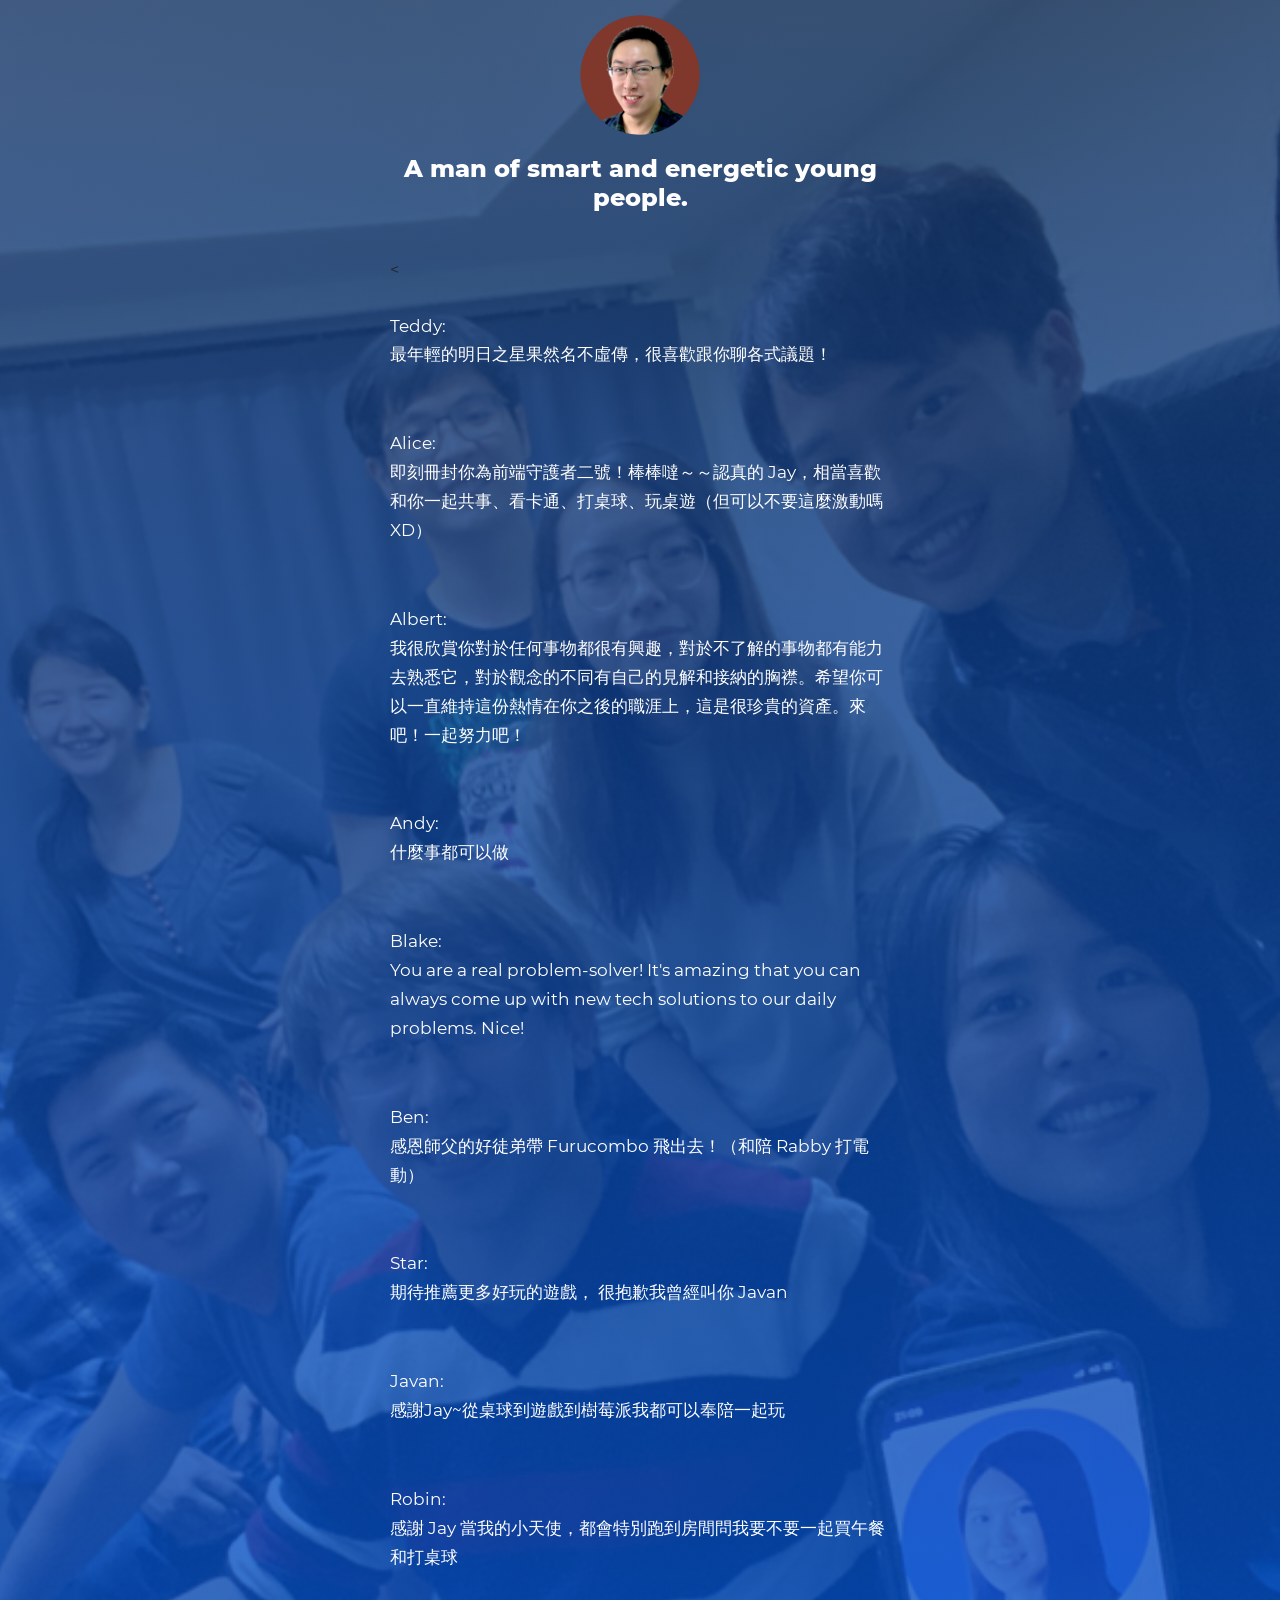
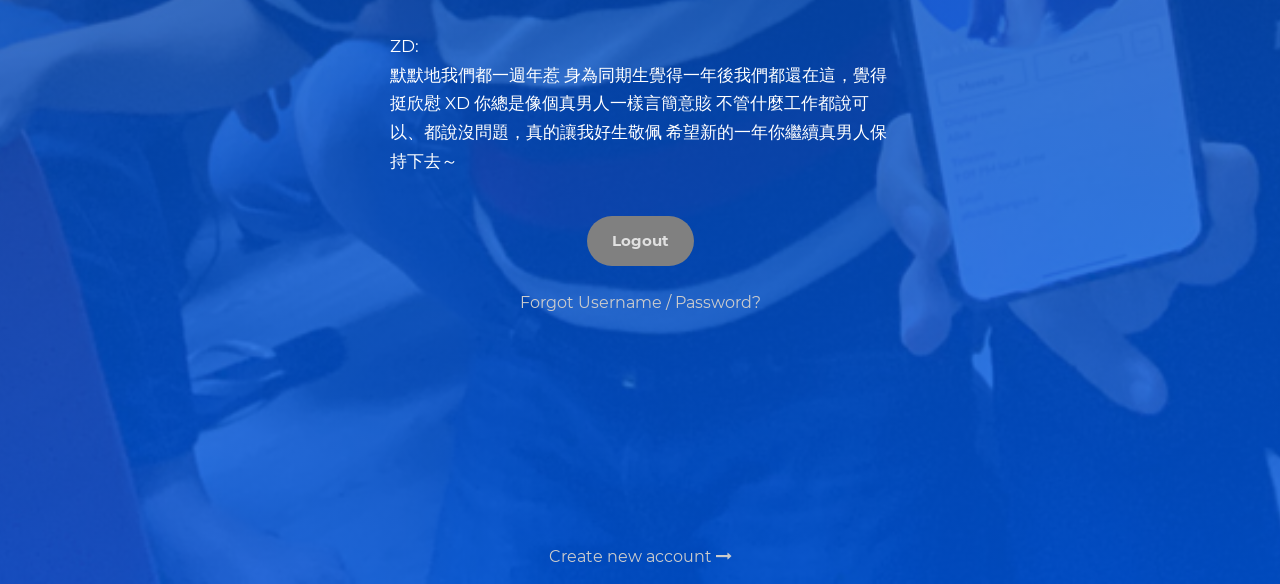
==== a_man_of_smart_and_energetic_young_people.html @ 8f5b3538 "add profile page" ====
<!DOCTYPE html>
<html lang="en">
<head>
	<title>Login DINNGO</title>
	<meta charset="UTF-8">
	<meta name="viewport" content="width=device-width, initial-scale=1">
<!--===============================================================================================-->
	<link rel="icon" type="image/png" href="images/icons/favicon.ico"/>
<!--===============================================================================================-->
	<link rel="stylesheet" type="text/css" href="vendor/bootstrap/css/bootstrap.min.css">
<!--===============================================================================================-->
	<link rel="stylesheet" type="text/css" href="fonts/font-awesome-4.7.0/css/font-awesome.min.css">
<!--===============================================================================================-->
	<link rel="stylesheet" type="text/css" href="fonts/Linearicons-Free-v1.0.0/icon-font.min.css">
<!--===============================================================================================-->
	<link rel="stylesheet" type="text/css" href="vendor/animate/animate.css">
<!--===============================================================================================-->
	<link rel="stylesheet" type="text/css" href="vendor/css-hamburgers/hamburgers.min.css">
<!--===============================================================================================-->
	<link rel="stylesheet" type="text/css" href="vendor/select2/select2.min.css">
<!--===============================================================================================-->
	<link rel="stylesheet" type="text/css" href="css/util.css">
	<link rel="stylesheet" type="text/css" href="css/main.css">
<!--===============================================================================================-->
</head>
<body style="background-color:#3D5374;">

	<div class="limiter">
		<div class="container-login100" style="background-image: url('images/img-01.jpg');">
			<div class="wrap-500">
				<form class="login100-form validate-logout-form">
					<div class="login100-form-avatar">
						<img src="images/Jay.png" alt="AVATAR">
					</div>

					<span class="login100-form-title p-t-20 p-b-45">
						A man of smart and energetic young people.
					</span>

					<div>
						<
						<p class="word">
							Teddy:<br>
							最年輕的明日之星果然名不虛傳，很喜歡跟你聊各式議題！
						</p>
					</div>


					<div>
						<p class="word">
							Alice:<br>
							即刻冊封你為前端守護者二號！棒棒噠～～認真的 Jay，相當喜歡和你一起共事、看卡通、打桌球、玩桌遊（但可以不要這麼激動嗎XD）
						</p>
					</div>


					<div>
						<p class="word">
							Albert:<br>
							我很欣賞你對於任何事物都很有興趣，對於不了解的事物都有能力去熟悉它，對於觀念的不同有自己的見解和接納的胸襟。希望你可以一直維持這份熱情在你之後的職涯上，這是很珍貴的資產。來吧！一起努力吧！
						</p>
					</div>



					<div>
						<p class="word">
							Andy:<br>
							什麼事都可以做
						</p>
					</div>


					<div>
						<p class="word">
							Blake:<br>
							You are a real problem-solver! It's amazing that you can always come up with new tech solutions to our daily problems. Nice!
						</p>
					</div>



					<div>
						<p class="word">
							Ben:<br>
							感恩師父的好徒弟帶 Furucombo 飛出去！（和陪 Rabby 打電動）
						</p>
					</div>


					<div>
						<p class="word">
							Star:<br>
							期待推薦更多好玩的遊戲， 很抱歉我曾經叫你 Javan
						</p>
					</div>


					<div>
						<p class="word">
							Javan:<br>
							感謝Jay~從桌球到遊戲到樹莓派我都可以奉陪一起玩
						</p>
					</div>

					<div>
						<p class="word">
							Robin:<br>
							感謝 Jay 當我的小天使，都會特別跑到房間問我要不要一起買午餐和打桌球
						</p>
					</div>


					<div>
						<p class="word">
							ZD:<br>
							默默地我們都一週年惹
身為同期生覺得一年後我們都還在這，覺得挺欣慰 XD
你總是像個真男人一樣言簡意賅
不管什麼工作都說可以、都說沒問題，真的讓我好生敬佩
希望新的一年你繼續真男人保持下去～
						</p>
					</div>






					<div class="container-login100-form-btn p-t-10">
						<button type="button" class="logout100-form-btn" onclick="location.href='/';">
							Logout
						</button>
					</div>

					<div class="text-center w-full p-t-25 p-b-230">
						<a href="#" class="txt1">
							Forgot Username / Password?
						</a>
					</div>

					<div class="text-center w-full">
						<a class="txt1" href="#">
							Create new account
							<i class="fa fa-long-arrow-right"></i>
						</a>
					</div>
				</form>
			</div>
		</div>
	</div>




<!--===============================================================================================-->
	<script src="vendor/jquery/jquery-3.2.1.min.js"></script>
<!--===============================================================================================-->
	<script src="vendor/bootstrap/js/popper.js"></script>
	<script src="vendor/bootstrap/js/bootstrap.min.js"></script>
<!--===============================================================================================-->
	<script src="vendor/select2/select2.min.js"></script>
<!--===============================================================================================-->
	<script src="js/main.js"></script>

</body>
</html>
---- fonts/Linearicons-Free-v1.0.0/icon-font.min.css ----
/*
Linearicons Free v1.0.0 - https://linearicons.com/free
By Perxis - https://perxis.com
(c) 2014-2015 Perxis.com
License: https://linearicons.com/free/license
*/
@font-face{font-family:Linearicons-Free;src:url(https://cdn.linearicons.com/free/1.0.0/Linearicons-Free.eot);src:url(https://cdn.linearicons.com/free/1.0.0/Linearicons-Free.eot?#iefix) format('embedded-opentype'),url(https://cdn.linearicons.com/free/1.0.0/Linearicons-Free.woff2) format('woff2'),url(https://cdn.linearicons.com/free/1.0.0/Linearicons-Free.ttf) format('truetype'),url(https://cdn.linearicons.com/free/1.0.0/Linearicons-Free.woff) format('woff'),url(https://cdn.linearicons.com/free/1.0.0/Linearicons-Free.svg#Linearicons-Free) format('svg');font-weight:400;font-style:normal}.lnr{font-family:Linearicons-Free;speak:none;font-style:normal;font-weight:400;font-variant:normal;text-transform:none;line-height:1;-webkit-font-smoothing:antialiased;-moz-osx-font-smoothing:grayscale}.lnr-home:before{content:"\e800"}.lnr-apartment:before{content:"\e801"}.lnr-pencil:before{content:"\e802"}.lnr-magic-wand:before{content:"\e803"}.lnr-drop:before{content:"\e804"}.lnr-lighter:before{content:"\e805"}.lnr-poop:before{content:"\e806"}.lnr-sun:before{content:"\e807"}.lnr-moon:before{content:"\e808"}.lnr-cloud:before{content:"\e809"}.lnr-cloud-upload:before{content:"\e80a"}.lnr-cloud-download:before{content:"\e80b"}.lnr-cloud-sync:before{content:"\e80c"}.lnr-cloud-check:before{content:"\e80d"}.lnr-database:before{content:"\e80e"}.lnr-lock:before{content:"\e80f"}.lnr-cog:before{content:"\e810"}.lnr-trash:before{content:"\e811"}.lnr-dice:before{content:"\e812"}.lnr-heart:before{content:"\e813"}.lnr-star:before{content:"\e814"}.lnr-star-half:before{content:"\e815"}.lnr-star-empty:before{content:"\e816"}.lnr-flag:before{content:"\e817"}.lnr-envelope:before{content:"\e818"}.lnr-paperclip:before{content:"\e819"}.lnr-inbox:before{content:"\e81a"}.lnr-eye:before{content:"\e81b"}.lnr-printer:before{content:"\e81c"}.lnr-file-empty:before{content:"\e81d"}.lnr-file-add:before{content:"\e81e"}.lnr-enter:before{content:"\e81f"}.lnr-exit:before{content:"\e820"}.lnr-graduation-hat:before{content:"\e821"}.lnr-license:before{content:"\e822"}.lnr-music-note:before{content:"\e823"}.lnr-film-play:before{content:"\e824"}.lnr-camera-video:before{content:"\e825"}.lnr-camera:before{content:"\e826"}.lnr-picture:before{content:"\e827"}.lnr-book:before{content:"\e828"}.lnr-bookmark:before{content:"\e829"}.lnr-user:before{content:"\e82a"}.lnr-users:before{content:"\e82b"}.lnr-shirt:before{content:"\e82c"}.lnr-store:before{content:"\e82d"}.lnr-cart:before{content:"\e82e"}.lnr-tag:before{content:"\e82f"}.lnr-phone-handset:before{content:"\e830"}.lnr-phone:before{content:"\e831"}.lnr-pushpin:before{content:"\e832"}.lnr-map-marker:before{content:"\e833"}.lnr-map:before{content:"\e834"}.lnr-location:before{content:"\e835"}.lnr-calendar-full:before{content:"\e836"}.lnr-keyboard:before{content:"\e837"}.lnr-spell-check:before{content:"\e838"}.lnr-screen:before{content:"\e839"}.lnr-smartphone:before{content:"\e83a"}.lnr-tablet:before{content:"\e83b"}.lnr-laptop:before{content:"\e83c"}.lnr-laptop-phone:before{content:"\e83d"}.lnr-power-switch:before{content:"\e83e"}.lnr-bubble:before{content:"\e83f"}.lnr-heart-pulse:before{content:"\e840"}.lnr-construction:before{content:"\e841"}.lnr-pie-chart:before{content:"\e842"}.lnr-chart-bars:before{content:"\e843"}.lnr-gift:before{content:"\e844"}.lnr-diamond:before{content:"\e845"}.lnr-linearicons:before{content:"\e846"}.lnr-dinner:before{content:"\e847"}.lnr-coffee-cup:before{content:"\e848"}.lnr-leaf:before{content:"\e849"}.lnr-paw:before{content:"\e84a"}.lnr-rocket:before{content:"\e84b"}.lnr-briefcase:before{content:"\e84c"}.lnr-bus:before{content:"\e84d"}.lnr-car:before{content:"\e84e"}.lnr-train:before{content:"\e84f"}.lnr-bicycle:before{content:"\e850"}.lnr-wheelchair:before{content:"\e851"}.lnr-select:before{content:"\e852"}.lnr-earth:before{content:"\e853"}.lnr-smile:before{content:"\e854"}.lnr-sad:before{content:"\e855"}.lnr-neutral:before{content:"\e856"}.lnr-mustache:before{content:"\e857"}.lnr-alarm:before{content:"\e858"}.lnr-bullhorn:before{content:"\e859"}.lnr-volume-high:before{content:"\e85a"}.lnr-volume-medium:before{content:"\e85b"}.lnr-volume-low:before{content:"\e85c"}.lnr-volume:before{content:"\e85d"}.lnr-mic:before{content:"\e85e"}.lnr-hourglass:before{content:"\e85f"}.lnr-undo:before{content:"\e860"}.lnr-redo:before{content:"\e861"}.lnr-sync:before{content:"\e862"}.lnr-history:before{content:"\e863"}.lnr-clock:before{content:"\e864"}.lnr-download:before{content:"\e865"}.lnr-upload:before{content:"\e866"}.lnr-enter-down:before{content:"\e867"}.lnr-exit-up:before{content:"\e868"}.lnr-bug:before{content:"\e869"}.lnr-code:before{content:"\e86a"}.lnr-link:before{content:"\e86b"}.lnr-unlink:before{content:"\e86c"}.lnr-thumbs-up:before{content:"\e86d"}.lnr-thumbs-down:before{content:"\e86e"}.lnr-magnifier:before{content:"\e86f"}.lnr-cross:before{content:"\e870"}.lnr-menu:before{content:"\e871"}.lnr-list:before{content:"\e872"}.lnr-chevron-up:before{content:"\e873"}.lnr-chevron-down:before{content:"\e874"}.lnr-chevron-left:before{content:"\e875"}.lnr-chevron-right:before{content:"\e876"}.lnr-arrow-up:before{content:"\e877"}.lnr-arrow-down:before{content:"\e878"}.lnr-arrow-left:before{content:"\e879"}.lnr-arrow-right:before{content:"\e87a"}.lnr-move:before{content:"\e87b"}.lnr-warning:before{content:"\e87c"}.lnr-question-circle:before{content:"\e87d"}.lnr-menu-circle:before{content:"\e87e"}.lnr-checkmark-circle:before{content:"\e87f"}.lnr-cross-circle:before{content:"\e880"}.lnr-plus-circle:before{content:"\e881"}.lnr-circle-minus:before{content:"\e882"}.lnr-arrow-up-circle:before{content:"\e883"}.lnr-arrow-down-circle:before{content:"\e884"}.lnr-arrow-left-circle:before{content:"\e885"}.lnr-arrow-right-circle:before{content:"\e886"}.lnr-chevron-up-circle:before{content:"\e887"}.lnr-chevron-down-circle:before{content:"\e888"}.lnr-chevron-left-circle:before{content:"\e889"}.lnr-chevron-right-circle:before{content:"\e88a"}.lnr-crop:before{content:"\e88b"}.lnr-frame-expand:before{content:"\e88c"}.lnr-frame-contract:before{content:"\e88d"}.lnr-layers:before{content:"\e88e"}.lnr-funnel:before{content:"\e88f"}.lnr-text-format:before{content:"\e890"}.lnr-text-format-remove:before{content:"\e891"}.lnr-text-size:before{content:"\e892"}.lnr-bold:before{content:"\e893"}.lnr-italic:before{content:"\e894"}.lnr-underline:before{content:"\e895"}.lnr-strikethrough:before{content:"\e896"}.lnr-highlight:before{content:"\e897"}.lnr-text-align-left:before{content:"\e898"}.lnr-text-align-center:before{content:"\e899"}.lnr-text-align-right:before{content:"\e89a"}.lnr-text-align-justify:before{content:"\e89b"}.lnr-line-spacing:before{content:"\e89c"}.lnr-indent-increase:before{content:"\e89d"}.lnr-indent-decrease:before{content:"\e89e"}.lnr-pilcrow:before{content:"\e89f"}.lnr-direction-ltr:before{content:"\e8a0"}.lnr-direction-rtl:before{content:"\e8a1"}.lnr-page-break:before{content:"\e8a2"}.lnr-sort-alpha-asc:before{content:"\e8a3"}.lnr-sort-amount-asc:before{content:"\e8a4"}.lnr-hand:before{content:"\e8a5"}.lnr-pointer-up:before{content:"\e8a6"}.lnr-pointer-right:before{content:"\e8a7"}.lnr-pointer-down:before{content:"\e8a8"}.lnr-pointer-left:before{content:"\e8a9"}
---- vendor/css-hamburgers/hamburgers.min.css ----
/*!
 * Hamburgers
 * @description Tasty CSS-animated hamburgers
 * @author Jonathan Suh @jonsuh
 * @site https://jonsuh.com/hamburgers
 * @link https://github.com/jonsuh/hamburgers
 */.hamburger{font:inherit;display:inline-block;overflow:visible;margin:0;padding:15px;cursor:pointer;transition-timing-function:linear;transition-duration:.15s;transition-property:opacity,filter;text-transform:none;color:inherit;border:0;background-color:transparent}.hamburger:hover{opacity:.7}.hamburger-box{position:relative;display:inline-block;width:40px;height:24px}.hamburger-inner{top:50%;display:block;margin-top:-2px}.hamburger-inner,.hamburger-inner:after,.hamburger-inner:before{position:absolute;width:40px;height:4px;transition-timing-function:ease;transition-duration:.15s;transition-property:transform;border-radius:4px;background-color:#000}.hamburger-inner:after,.hamburger-inner:before{display:block;content:''}.hamburger-inner:before{top:-10px}.hamburger-inner:after{bottom:-10px}.hamburger--3dx .hamburger-box{perspective:80px}.hamburger--3dx .hamburger-inner{transition:transform .2s cubic-bezier(.645,.045,.355,1),background-color 0s cubic-bezier(.645,.045,.355,1) .1s}.hamburger--3dx .hamburger-inner:after,.hamburger--3dx .hamburger-inner:before{transition:transform 0s cubic-bezier(.645,.045,.355,1) .1s}.hamburger--3dx.is-active .hamburger-inner{transform:rotateY(180deg);background-color:transparent}.hamburger--3dx.is-active .hamburger-inner:before{transform:translate3d(0,10px,0) rotate(45deg)}.hamburger--3dx.is-active .hamburger-inner:after{transform:translate3d(0,-10px,0) rotate(-45deg)}.hamburger--3dx-r .hamburger-box{perspective:80px}.hamburger--3dx-r .hamburger-inner{transition:transform .2s cubic-bezier(.645,.045,.355,1),background-color 0s cubic-bezier(.645,.045,.355,1) .1s}.hamburger--3dx-r .hamburger-inner:after,.hamburger--3dx-r .hamburger-inner:before{transition:transform 0s cubic-bezier(.645,.045,.355,1) .1s}.hamburger--3dx-r.is-active .hamburger-inner{transform:rotateY(-180deg);background-color:transparent}.hamburger--3dx-r.is-active .hamburger-inner:before{transform:translate3d(0,10px,0) rotate(45deg)}.hamburger--3dx-r.is-active .hamburger-inner:after{transform:translate3d(0,-10px,0) rotate(-45deg)}.hamburger--3dy .hamburger-box{perspective:80px}.hamburger--3dy .hamburger-inner{transition:transform .2s cubic-bezier(.645,.045,.355,1),background-color 0s cubic-bezier(.645,.045,.355,1) .1s}.hamburger--3dy .hamburger-inner:after,.hamburger--3dy .hamburger-inner:before{transition:transform 0s cubic-bezier(.645,.045,.355,1) .1s}.hamburger--3dy.is-active .hamburger-inner{transform:rotateX(-180deg);background-color:transparent}.hamburger--3dy.is-active .hamburger-inner:before{transform:translate3d(0,10px,0) rotate(45deg)}.hamburger--3dy.is-active .hamburger-inner:after{transform:translate3d(0,-10px,0) rotate(-45deg)}.hamburger--3dy-r .hamburger-box{perspective:80px}.hamburger--3dy-r .hamburger-inner{transition:transform .2s cubic-bezier(.645,.045,.355,1),background-color 0s cubic-bezier(.645,.045,.355,1) .1s}.hamburger--3dy-r .hamburger-inner:after,.hamburger--3dy-r .hamburger-inner:before{transition:transform 0s cubic-bezier(.645,.045,.355,1) .1s}.hamburger--3dy-r.is-active .hamburger-inner{transform:rotateX(180deg);background-color:transparent}.hamburger--3dy-r.is-active .hamburger-inner:before{transform:translate3d(0,10px,0) rotate(45deg)}.hamburger--3dy-r.is-active .hamburger-inner:after{transform:translate3d(0,-10px,0) rotate(-45deg)}.hamburger--arrow.is-active .hamburger-inner:before{transform:translate3d(-8px,0,0) rotate(-45deg) scaleX(.7)}.hamburger--arrow.is-active .hamburger-inner:after{transform:translate3d(-8px,0,0) rotate(45deg) scaleX(.7)}.hamburger--arrow-r.is-active .hamburger-inner:before{transform:translate3d(8px,0,0) rotate(45deg) scaleX(.7)}.hamburger--arrow-r.is-active .hamburger-inner:after{transform:translate3d(8px,0,0) rotate(-45deg) scaleX(.7)}.hamburger--arrowalt .hamburger-inner:before{transition:top .1s ease .15s,transform .15s cubic-bezier(.165,.84,.44,1)}.hamburger--arrowalt .hamburger-inner:after{transition:bottom .1s ease .15s,transform .15s cubic-bezier(.165,.84,.44,1)}.hamburger--arrowalt.is-active .hamburger-inner:before{top:0;transition:top .1s ease,transform .15s cubic-bezier(.895,.03,.685,.22) .1s;transform:translate3d(-8px,-10px,0) rotate(-45deg) scaleX(.7)}.hamburger--arrowalt.is-active .hamburger-inner:after{bottom:0;transition:bottom .1s ease,transform .15s cubic-bezier(.895,.03,.685,.22) .1s;transform:translate3d(-8px,10px,0) rotate(45deg) scaleX(.7)}.hamburger--arrowalt-r .hamburger-inner:before{transition:top .1s ease .15s,transform .15s cubic-bezier(.165,.84,.44,1)}.hamburger--arrowalt-r .hamburger-inner:after{transition:bottom .1s ease .15s,transform .15s cubic-bezier(.165,.84,.44,1)}.hamburger--arrowalt-r.is-active .hamburger-inner:before{top:0;transition:top .1s ease,transform .15s cubic-bezier(.895,.03,.685,.22) .1s;transform:translate3d(8px,-10px,0) rotate(45deg) scaleX(.7)}.hamburger--arrowalt-r.is-active .hamburger-inner:after{bottom:0;transition:bottom .1s ease,transform .15s cubic-bezier(.895,.03,.685,.22) .1s;transform:translate3d(8px,10px,0) rotate(-45deg) scaleX(.7)}.hamburger--boring .hamburger-inner,.hamburger--boring .hamburger-inner:after,.hamburger--boring .hamburger-inner:before{transition-property:none}.hamburger--boring.is-active .hamburger-inner{transform:rotate(45deg)}.hamburger--boring.is-active .hamburger-inner:before{top:0;opacity:0}.hamburger--boring.is-active .hamburger-inner:after{bottom:0;transform:rotate(-90deg)}.hamburger--collapse .hamburger-inner{top:auto;bottom:0;transition-delay:.15s;transition-timing-function:cubic-bezier(.55,.055,.675,.19);transition-duration:.15s}.hamburger--collapse .hamburger-inner:after{top:-20px;transition:top .3s cubic-bezier(.33333,.66667,.66667,1) .3s,opacity .1s linear}.hamburger--collapse .hamburger-inner:before{transition:top .12s cubic-bezier(.33333,.66667,.66667,1) .3s,transform .15s cubic-bezier(.55,.055,.675,.19)}.hamburger--collapse.is-active .hamburger-inner{transition-delay:.32s;transition-timing-function:cubic-bezier(.215,.61,.355,1);transform:translate3d(0,-10px,0) rotate(-45deg)}.hamburger--collapse.is-active .hamburger-inner:after{top:0;transition:top .3s cubic-bezier(.33333,0,.66667,.33333),opacity .1s linear .27s;opacity:0}.hamburger--collapse.is-active .hamburger-inner:before{top:0;transition:top .12s cubic-bezier(.33333,0,.66667,.33333) .18s,transform .15s cubic-bezier(.215,.61,.355,1) .42s;transform:rotate(-90deg)}.hamburger--collapse-r .hamburger-inner{top:auto;bottom:0;transition-delay:.15s;transition-timing-function:cubic-bezier(.55,.055,.675,.19);transition-duration:.15s}.hamburger--collapse-r .hamburger-inner:after{top:-20px;transition:top .3s cubic-bezier(.33333,.66667,.66667,1) .3s,opacity .1s linear}.hamburger--collapse-r .hamburger-inner:before{transition:top .12s cubic-bezier(.33333,.66667,.66667,1) .3s,transform .15s cubic-bezier(.55,.055,.675,.19)}.hamburger--collapse-r.is-active .hamburger-inner{transition-delay:.32s;transition-timing-function:cubic-bezier(.215,.61,.355,1);transform:translate3d(0,-10px,0) rotate(45deg)}.hamburger--collapse-r.is-active .hamburger-inner:after{top:0;transition:top .3s cubic-bezier(.33333,0,.66667,.33333),opacity .1s linear .27s;opacity:0}.hamburger--collapse-r.is-active .hamburger-inner:before{top:0;transition:top .12s cubic-bezier(.33333,0,.66667,.33333) .18s,transform .15s cubic-bezier(.215,.61,.355,1) .42s;transform:rotate(90deg)}.hamburger--elastic .hamburger-inner{top:2px;transition-timing-function:cubic-bezier(.68,-.55,.265,1.55);transition-duration:.4s}.hamburger--elastic .hamburger-inner:before{top:10px;transition:opacity .15s ease .4s}.hamburger--elastic .hamburger-inner:after{top:20px;transition:transform .4s cubic-bezier(.68,-.55,.265,1.55)}.hamburger--elastic.is-active .hamburger-inner{transition-delay:.1s;transform:translate3d(0,10px,0) rotate(135deg)}.hamburger--elastic.is-active .hamburger-inner:before{transition-delay:0s;opacity:0}.hamburger--elastic.is-active .hamburger-inner:after{transition-delay:.1s;transform:translate3d(0,-20px,0) rotate(-270deg)}.hamburger--elastic-r .hamburger-inner{top:2px;transition-timing-function:cubic-bezier(.68,-.55,.265,1.55);transition-duration:.4s}.hamburger--elastic-r .hamburger-inner:before{top:10px;transition:opacity .15s ease .4s}.hamburger--elastic-r .hamburger-inner:after{top:20px;transition:transform .4s cubic-bezier(.68,-.55,.265,1.55)}.hamburger--elastic-r.is-active .hamburger-inner{transition-delay:.1s;transform:translate3d(0,10px,0) rotate(-135deg)}.hamburger--elastic-r.is-active .hamburger-inner:before{transition-delay:0s;opacity:0}.hamburger--elastic-r.is-active .hamburger-inner:after{transition-delay:.1s;transform:translate3d(0,-20px,0) rotate(270deg)}.hamburger--emphatic{overflow:hidden}.hamburger--emphatic .hamburger-inner{transition:background-color .2s ease-in .25s}.hamburger--emphatic .hamburger-inner:before{left:0;transition:transform .2s cubic-bezier(.6,.04,.98,.335),top .05s linear .2s,left .2s ease-in .25s}.hamburger--emphatic .hamburger-inner:after{top:10px;right:0;transition:transform .2s cubic-bezier(.6,.04,.98,.335),top .05s linear .2s,right .2s ease-in .25s}.hamburger--emphatic.is-active .hamburger-inner{transition-delay:0s;transition-timing-function:ease-out;background-color:transparent}.hamburger--emphatic.is-active .hamburger-inner:before{top:-80px;left:-80px;transition:left .2s ease-out,top .05s linear .2s,transform .2s cubic-bezier(.075,.82,.165,1) .25s;transform:translate3d(80px,80px,0) rotate(45deg)}.hamburger--emphatic.is-active .hamburger-inner:after{top:-80px;right:-80px;transition:right .2s ease-out,top .05s linear .2s,transform .2s cubic-bezier(.075,.82,.165,1) .25s;transform:translate3d(-80px,80px,0) rotate(-45deg)}.hamburger--emphatic-r{overflow:hidden}.hamburger--emphatic-r .hamburger-inner{transition:background-color .2s ease-in .25s}.hamburger--emphatic-r .hamburger-inner:before{left:0;transition:transform .2s cubic-bezier(.6,.04,.98,.335),top .05s linear .2s,left .2s ease-in .25s}.hamburger--emphatic-r .hamburger-inner:after{top:10px;right:0;transition:transform .2s cubic-bezier(.6,.04,.98,.335),top .05s linear .2s,right .2s ease-in .25s}.hamburger--emphatic-r.is-active .hamburger-inner{transition-delay:0s;transition-timing-function:ease-out;background-color:transparent}.hamburger--emphatic-r.is-active .hamburger-inner:before{top:80px;left:-80px;transition:left .2s ease-out,top .05s linear .2s,transform .2s cubic-bezier(.075,.82,.165,1) .25s;transform:translate3d(80px,-80px,0) rotate(-45deg)}.hamburger--emphatic-r.is-active .hamburger-inner:after{top:80px;right:-80px;transition:right .2s ease-out,top .05s linear .2s,transform .2s cubic-bezier(.075,.82,.165,1) .25s;transform:translate3d(-80px,-80px,0) rotate(45deg)}.hamburger--slider .hamburger-inner{top:2px}.hamburger--slider .hamburger-inner:before{top:10px;transition-timing-function:ease;transition-duration:.2s;transition-property:transform,opacity}.hamburger--slider .hamburger-inner:after{top:20px}.hamburger--slider.is-active .hamburger-inner{transform:translate3d(0,10px,0) rotate(45deg)}.hamburger--slider.is-active .hamburger-inner:before{transform:rotate(-45deg) translate3d(-5.71429px,-6px,0);opacity:0}.hamburger--slider.is-active .hamburger-inner:after{transform:translate3d(0,-20px,0) rotate(-90deg)}.hamburger--slider-r .hamburger-inner{top:2px}.hamburger--slider-r .hamburger-inner:before{top:10px;transition-timing-function:ease;transition-duration:.2s;transition-property:transform,opacity}.hamburger--slider-r .hamburger-inner:after{top:20px}.hamburger--slider-r.is-active .hamburger-inner{transform:translate3d(0,10px,0) rotate(-45deg)}.hamburger--slider-r.is-active .hamburger-inner:before{transform:rotate(45deg) translate3d(5.71429px,-6px,0);opacity:0}.hamburger--slider-r.is-active .hamburger-inner:after{transform:translate3d(0,-20px,0) rotate(90deg)}.hamburger--spring .hamburger-inner{top:2px;transition:background-color 0s linear .15s}.hamburger--spring .hamburger-inner:before{top:10px;transition:top .12s cubic-bezier(.33333,.66667,.66667,1) .3s,transform .15s cubic-bezier(.55,.055,.675,.19)}.hamburger--spring .hamburger-inner:after{top:20px;transition:top .3s cubic-bezier(.33333,.66667,.66667,1) .3s,transform .15s cubic-bezier(.55,.055,.675,.19)}.hamburger--spring.is-active .hamburger-inner{transition-delay:.32s;background-color:transparent}.hamburger--spring.is-active .hamburger-inner:before{top:0;transition:top .12s cubic-bezier(.33333,0,.66667,.33333) .18s,transform .15s cubic-bezier(.215,.61,.355,1) .32s;transform:translate3d(0,10px,0) rotate(45deg)}.hamburger--spring.is-active .hamburger-inner:after{top:0;transition:top .3s cubic-bezier(.33333,0,.66667,.33333),transform .15s cubic-bezier(.215,.61,.355,1) .32s;transform:translate3d(0,10px,0) rotate(-45deg)}.hamburger--spring-r .hamburger-inner{top:auto;bottom:0;transition-delay:0s;transition-timing-function:cubic-bezier(.55,.055,.675,.19);transition-duration:.15s}.hamburger--spring-r .hamburger-inner:after{top:-20px;transition:top .3s cubic-bezier(.33333,.66667,.66667,1) .3s,opacity 0s linear}.hamburger--spring-r .hamburger-inner:before{transition:top .12s cubic-bezier(.33333,.66667,.66667,1) .3s,transform .15s cubic-bezier(.55,.055,.675,.19)}.hamburger--spring-r.is-active .hamburger-inner{transition-delay:.32s;transition-timing-function:cubic-bezier(.215,.61,.355,1);transform:translate3d(0,-10px,0) rotate(-45deg)}.hamburger--spring-r.is-active .hamburger-inner:after{top:0;transition:top .3s cubic-bezier(.33333,0,.66667,.33333),opacity 0s linear .32s;opacity:0}.hamburger--spring-r.is-active .hamburger-inner:before{top:0;transition:top .12s cubic-bezier(.33333,0,.66667,.33333) .18s,transform .15s cubic-bezier(.215,.61,.355,1) .32s;transform:rotate(90deg)}.hamburger--stand .hamburger-inner{transition:transform .1s cubic-bezier(.55,.055,.675,.19) .22s,background-color 0s linear .1s}.hamburger--stand .hamburger-inner:before{transition:top .1s ease-in .1s,transform .1s cubic-bezier(.55,.055,.675,.19) 0s}.hamburger--stand .hamburger-inner:after{transition:bottom .1s ease-in .1s,transform .1s cubic-bezier(.55,.055,.675,.19) 0s}.hamburger--stand.is-active .hamburger-inner{transition:transform .1s cubic-bezier(.215,.61,.355,1) 0s,background-color 0s linear .22s;transform:rotate(90deg);background-color:transparent}.hamburger--stand.is-active .hamburger-inner:before{top:0;transition:top .1s ease-out .12s,transform .1s cubic-bezier(.215,.61,.355,1) .22s;transform:rotate(-45deg)}.hamburger--stand.is-active .hamburger-inner:after{bottom:0;transition:bottom .1s ease-out .12s,transform .1s cubic-bezier(.215,.61,.355,1) .22s;transform:rotate(45deg)}.hamburger--stand-r .hamburger-inner{transition:transform .1s cubic-bezier(.55,.055,.675,.19) .22s,background-color 0s linear .1s}.hamburger--stand-r .hamburger-inner:before{transition:top .1s ease-in .1s,transform .1s cubic-bezier(.55,.055,.675,.19) 0s}.hamburger--stand-r .hamburger-inner:after{transition:bottom .1s ease-in .1s,transform .1s cubic-bezier(.55,.055,.675,.19) 0s}.hamburger--stand-r.is-active .hamburger-inner{transition:transform .1s cubic-bezier(.215,.61,.355,1) 0s,background-color 0s linear .22s;transform:rotate(-90deg);background-color:transparent}.hamburger--stand-r.is-active .hamburger-inner:before{top:0;transition:top .1s ease-out .12s,transform .1s cubic-bezier(.215,.61,.355,1) .22s;transform:rotate(-45deg)}.hamburger--stand-r.is-active .hamburger-inner:after{bottom:0;transition:bottom .1s ease-out .12s,transform .1s cubic-bezier(.215,.61,.355,1) .22s;transform:rotate(45deg)}.hamburger--spin .hamburger-inner{transition-timing-function:cubic-bezier(.55,.055,.675,.19);transition-duration:.3s}.hamburger--spin .hamburger-inner:before{transition:top .1s ease-in .34s,opacity .1s ease-in}.hamburger--spin .hamburger-inner:after{transition:bottom .1s ease-in .34s,transform .3s cubic-bezier(.55,.055,.675,.19)}.hamburger--spin.is-active .hamburger-inner{transition-delay:.14s;transition-timing-function:cubic-bezier(.215,.61,.355,1);transform:rotate(225deg)}.hamburger--spin.is-active .hamburger-inner:before{top:0;transition:top .1s ease-out,opacity .1s ease-out .14s;opacity:0}.hamburger--spin.is-active .hamburger-inner:after{bottom:0;transition:bottom .1s ease-out,transform .3s cubic-bezier(.215,.61,.355,1) .14s;transform:rotate(-90deg)}.hamburger--spin-r .hamburger-inner{transition-timing-function:cubic-bezier(.55,.055,.675,.19);transition-duration:.3s}.hamburger--spin-r .hamburger-inner:before{transition:top .1s ease-in .34s,opacity .1s ease-in}.hamburger--spin-r .hamburger-inner:after{transition:bottom .1s ease-in .34s,transform .3s cubic-bezier(.55,.055,.675,.19)}.hamburger--spin-r.is-active .hamburger-inner{transition-delay:.14s;transition-timing-function:cubic-bezier(.215,.61,.355,1);transform:rotate(-225deg)}.hamburger--spin-r.is-active .hamburger-inner:before{top:0;transition:top .1s ease-out,opacity .1s ease-out .14s;opacity:0}.hamburger--spin-r.is-active .hamburger-inner:after{bottom:0;transition:bottom .1s ease-out,transform .3s cubic-bezier(.215,.61,.355,1) .14s;transform:rotate(90deg)}.hamburger--squeeze .hamburger-inner{transition-timing-function:cubic-bezier(.55,.055,.675,.19);transition-duration:.1s}.hamburger--squeeze .hamburger-inner:before{transition:top .1s ease .14s,opacity .1s ease}.hamburger--squeeze .hamburger-inner:after{transition:bottom .1s ease .14s,transform .1s cubic-bezier(.55,.055,.675,.19)}.hamburger--squeeze.is-active .hamburger-inner{transition-delay:.14s;transition-timing-function:cubic-bezier(.215,.61,.355,1);transform:rotate(45deg)}.hamburger--squeeze.is-active .hamburger-inner:before{top:0;transition:top .1s ease,opacity .1s ease .14s;opacity:0}.hamburger--squeeze.is-active .hamburger-inner:after{bottom:0;transition:bottom .1s ease,transform .1s cubic-bezier(.215,.61,.355,1) .14s;transform:rotate(-90deg)}.hamburger--vortex .hamburger-inner{transition-timing-function:cubic-bezier(.19,1,.22,1);transition-duration:.3s}.hamburger--vortex .hamburger-inner:after,.hamburger--vortex .hamburger-inner:before{transition-delay:.1s;transition-timing-function:linear;transition-duration:0s}.hamburger--vortex .hamburger-inner:before{transition-property:top,opacity}.hamburger--vortex .hamburger-inner:after{transition-property:bottom,transform}.hamburger--vortex.is-active .hamburger-inner{transition-timing-function:cubic-bezier(.19,1,.22,1);transform:rotate(765deg)}.hamburger--vortex.is-active .hamburger-inner:after,.hamburger--vortex.is-active .hamburger-inner:before{transition-delay:0s}.hamburger--vortex.is-active .hamburger-inner:before{top:0;opacity:0}.hamburger--vortex.is-active .hamburger-inner:after{bottom:0;transform:rotate(90deg)}.hamburger--vortex-r .hamburger-inner{transition-timing-function:cubic-bezier(.19,1,.22,1);transition-duration:.3s}.hamburger--vortex-r .hamburger-inner:after,.hamburger--vortex-r .hamburger-inner:before{transition-delay:.1s;transition-timing-function:linear;transition-duration:0s}.hamburger--vortex-r .hamburger-inner:before{transition-property:top,opacity}.hamburger--vortex-r .hamburger-inner:after{transition-property:bottom,transform}.hamburger--vortex-r.is-active .hamburger-inner{transition-timing-function:cubic-bezier(.19,1,.22,1);transform:rotate(-765deg)}.hamburger--vortex-r.is-active .hamburger-inner:after,.hamburger--vortex-r.is-active .hamburger-inner:before{transition-delay:0s}.hamburger--vortex-r.is-active .hamburger-inner:before{top:0;opacity:0}.hamburger--vortex-r.is-active .hamburger-inner:after{bottom:0;transform:rotate(-90deg)}
---- css/util.css ----
/*[ FONT SIZE ]
///////////////////////////////////////////////////////////
*/
.fs-1 {font-size: 1px;}
.fs-2 {font-size: 2px;}
.fs-3 {font-size: 3px;}
.fs-4 {font-size: 4px;}
.fs-5 {font-size: 5px;}
.fs-6 {font-size: 6px;}
.fs-7 {font-size: 7px;}
.fs-8 {font-size: 8px;}
.fs-9 {font-size: 9px;}
.fs-10 {font-size: 10px;}
.fs-11 {font-size: 11px;}
.fs-12 {font-size: 12px;}
.fs-13 {font-size: 13px;}
.fs-14 {font-size: 14px;}
.fs-15 {font-size: 15px;}
.fs-16 {font-size: 16px;}
.fs-17 {font-size: 17px;}
.fs-18 {font-size: 18px;}
.fs-19 {font-size: 19px;}
.fs-20 {font-size: 20px;}
.fs-21 {font-size: 21px;}
.fs-22 {font-size: 22px;}
.fs-23 {font-size: 23px;}
.fs-24 {font-size: 24px;}
.fs-25 {font-size: 25px;}
.fs-26 {font-size: 26px;}
.fs-27 {font-size: 27px;}
.fs-28 {font-size: 28px;}
.fs-29 {font-size: 29px;}
.fs-30 {font-size: 30px;}
.fs-31 {font-size: 31px;}
.fs-32 {font-size: 32px;}
.fs-33 {font-size: 33px;}
.fs-34 {font-size: 34px;}
.fs-35 {font-size: 35px;}
.fs-36 {font-size: 36px;}
.fs-37 {font-size: 37px;}
.fs-38 {font-size: 38px;}
.fs-39 {font-size: 39px;}
.fs-40 {font-size: 40px;}
.fs-41 {font-size: 41px;}
.fs-42 {font-size: 42px;}
.fs-43 {font-size: 43px;}
.fs-44 {font-size: 44px;}
.fs-45 {font-size: 45px;}
.fs-46 {font-size: 46px;}
.fs-47 {font-size: 47px;}
.fs-48 {font-size: 48px;}
.fs-49 {font-size: 49px;}
.fs-50 {font-size: 50px;}
.fs-51 {font-size: 51px;}
.fs-52 {font-size: 52px;}
.fs-53 {font-size: 53px;}
.fs-54 {font-size: 54px;}
.fs-55 {font-size: 55px;}
.fs-56 {font-size: 56px;}
.fs-57 {font-size: 57px;}
.fs-58 {font-size: 58px;}
.fs-59 {font-size: 59px;}
.fs-60 {font-size: 60px;}
.fs-61 {font-size: 61px;}
.fs-62 {font-size: 62px;}
.fs-63 {font-size: 63px;}
.fs-64 {font-size: 64px;}
.fs-65 {font-size: 65px;}
.fs-66 {font-size: 66px;}
.fs-67 {font-size: 67px;}
.fs-68 {font-size: 68px;}
.fs-69 {font-size: 69px;}
.fs-70 {font-size: 70px;}
.fs-71 {font-size: 71px;}
.fs-72 {font-size: 72px;}
.fs-73 {font-size: 73px;}
.fs-74 {font-size: 74px;}
.fs-75 {font-size: 75px;}
.fs-76 {font-size: 76px;}
.fs-77 {font-size: 77px;}
.fs-78 {font-size: 78px;}
.fs-79 {font-size: 79px;}
.fs-80 {font-size: 80px;}
.fs-81 {font-size: 81px;}
.fs-82 {font-size: 82px;}
.fs-83 {font-size: 83px;}
.fs-84 {font-size: 84px;}
.fs-85 {font-size: 85px;}
.fs-86 {font-size: 86px;}
.fs-87 {font-size: 87px;}
.fs-88 {font-size: 88px;}
.fs-89 {font-size: 89px;}
.fs-90 {font-size: 90px;}
.fs-91 {font-size: 91px;}
.fs-92 {font-size: 92px;}
.fs-93 {font-size: 93px;}
.fs-94 {font-size: 94px;}
.fs-95 {font-size: 95px;}
.fs-96 {font-size: 96px;}
.fs-97 {font-size: 97px;}
.fs-98 {font-size: 98px;}
.fs-99 {font-size: 99px;}
.fs-100 {font-size: 100px;}
.fs-101 {font-size: 101px;}
.fs-102 {font-size: 102px;}
.fs-103 {font-size: 103px;}
.fs-104 {font-size: 104px;}
.fs-105 {font-size: 105px;}
.fs-106 {font-size: 106px;}
.fs-107 {font-size: 107px;}
.fs-108 {font-size: 108px;}
.fs-109 {font-size: 109px;}
.fs-110 {font-size: 110px;}
.fs-111 {font-size: 111px;}
.fs-112 {font-size: 112px;}
.fs-113 {font-size: 113px;}
.fs-114 {font-size: 114px;}
.fs-115 {font-size: 115px;}
.fs-116 {font-size: 116px;}
.fs-117 {font-size: 117px;}
.fs-118 {font-size: 118px;}
.fs-119 {font-size: 119px;}
.fs-120 {font-size: 120px;}
.fs-121 {font-size: 121px;}
.fs-122 {font-size: 122px;}
.fs-123 {font-size: 123px;}
.fs-124 {font-size: 124px;}
.fs-125 {font-size: 125px;}
.fs-126 {font-size: 126px;}
.fs-127 {font-size: 127px;}
.fs-128 {font-size: 128px;}
.fs-129 {font-size: 129px;}
.fs-130 {font-size: 130px;}
.fs-131 {font-size: 131px;}
.fs-132 {font-size: 132px;}
.fs-133 {font-size: 133px;}
.fs-134 {font-size: 134px;}
.fs-135 {font-size: 135px;}
.fs-136 {font-size: 136px;}
.fs-137 {font-size: 137px;}
.fs-138 {font-size: 138px;}
.fs-139 {font-size: 139px;}
.fs-140 {font-size: 140px;}
.fs-141 {font-size: 141px;}
.fs-142 {font-size: 142px;}
.fs-143 {font-size: 143px;}
.fs-144 {font-size: 144px;}
.fs-145 {font-size: 145px;}
.fs-146 {font-size: 146px;}
.fs-147 {font-size: 147px;}
.fs-148 {font-size: 148px;}
.fs-149 {font-size: 149px;}
.fs-150 {font-size: 150px;}
.fs-151 {font-size: 151px;}
.fs-152 {font-size: 152px;}
.fs-153 {font-size: 153px;}
.fs-154 {font-size: 154px;}
.fs-155 {font-size: 155px;}
.fs-156 {font-size: 156px;}
.fs-157 {font-size: 157px;}
.fs-158 {font-size: 158px;}
.fs-159 {font-size: 159px;}
.fs-160 {font-size: 160px;}
.fs-161 {font-size: 161px;}
.fs-162 {font-size: 162px;}
.fs-163 {font-size: 163px;}
.fs-164 {font-size: 164px;}
.fs-165 {font-size: 165px;}
.fs-166 {font-size: 166px;}
.fs-167 {font-size: 167px;}
.fs-168 {font-size: 168px;}
.fs-169 {font-size: 169px;}
.fs-170 {font-size: 170px;}
.fs-171 {font-size: 171px;}
.fs-172 {font-size: 172px;}
.fs-173 {font-size: 173px;}
.fs-174 {font-size: 174px;}
.fs-175 {font-size: 175px;}
.fs-176 {font-size: 176px;}
.fs-177 {font-size: 177px;}
.fs-178 {font-size: 178px;}
.fs-179 {font-size: 179px;}
.fs-180 {font-size: 180px;}
.fs-181 {font-size: 181px;}
.fs-182 {font-size: 182px;}
.fs-183 {font-size: 183px;}
.fs-184 {font-size: 184px;}
.fs-185 {font-size: 185px;}
.fs-186 {font-size: 186px;}
.fs-187 {font-size: 187px;}
.fs-188 {font-size: 188px;}
.fs-189 {font-size: 189px;}
.fs-190 {font-size: 190px;}
.fs-191 {font-size: 191px;}
.fs-192 {font-size: 192px;}
.fs-193 {font-size: 193px;}
.fs-194 {font-size: 194px;}
.fs-195 {font-size: 195px;}
.fs-196 {font-size: 196px;}
.fs-197 {font-size: 197px;}
.fs-198 {font-size: 198px;}
.fs-199 {font-size: 199px;}
.fs-200 {font-size: 200px;}

/*[ PADDING ]
///////////////////////////////////////////////////////////
*/
.p-t-0 {padding-top: 0px;}
.p-t-1 {padding-top: 1px;}
.p-t-2 {padding-top: 2px;}
.p-t-3 {padding-top: 3px;}
.p-t-4 {padding-top: 4px;}
.p-t-5 {padding-top: 5px;}
.p-t-6 {padding-top: 6px;}
.p-t-7 {padding-top: 7px;}
.p-t-8 {padding-top: 8px;}
.p-t-9 {padding-top: 9px;}
.p-t-10 {padding-top: 10px;}
.p-t-11 {padding-top: 11px;}
.p-t-12 {padding-top: 12px;}
.p-t-13 {padding-top: 13px;}
.p-t-14 {padding-top: 14px;}
.p-t-15 {padding-top: 15px;}
.p-t-16 {padding-top: 16px;}
.p-t-17 {padding-top: 17px;}
.p-t-18 {padding-top: 18px;}
.p-t-19 {padding-top: 19px;}
.p-t-20 {padding-top: 20px;}
.p-t-21 {padding-top: 21px;}
.p-t-22 {padding-top: 22px;}
.p-t-23 {padding-top: 23px;}
.p-t-24 {padding-top: 24px;}
.p-t-25 {padding-top: 25px;}
.p-t-26 {padding-top: 26px;}
.p-t-27 {padding-top: 27px;}
.p-t-28 {padding-top: 28px;}
.p-t-29 {padding-top: 29px;}
.p-t-30 {padding-top: 30px;}
.p-t-31 {padding-top: 31px;}
.p-t-32 {padding-top: 32px;}
.p-t-33 {padding-top: 33px;}
.p-t-34 {padding-top: 34px;}
.p-t-35 {padding-top: 35px;}
.p-t-36 {padding-top: 36px;}
.p-t-37 {padding-top: 37px;}
.p-t-38 {padding-top: 38px;}
.p-t-39 {padding-top: 39px;}
.p-t-40 {padding-top: 40px;}
.p-t-41 {padding-top: 41px;}
.p-t-42 {padding-top: 42px;}
.p-t-43 {padding-top: 43px;}
.p-t-44 {padding-top: 44px;}
.p-t-45 {padding-top: 45px;}
.p-t-46 {padding-top: 46px;}
.p-t-47 {padding-top: 47px;}
.p-t-48 {padding-top: 48px;}
.p-t-49 {padding-top: 49px;}
.p-t-50 {padding-top: 50px;}
.p-t-51 {padding-top: 51px;}
.p-t-52 {padding-top: 52px;}
.p-t-53 {padding-top: 53px;}
.p-t-54 {padding-top: 54px;}
.p-t-55 {padding-top: 55px;}
.p-t-56 {padding-top: 56px;}
.p-t-57 {padding-top: 57px;}
.p-t-58 {padding-top: 58px;}
.p-t-59 {padding-top: 59px;}
.p-t-60 {padding-top: 60px;}
.p-t-61 {padding-top: 61px;}
.p-t-62 {padding-top: 62px;}
.p-t-63 {padding-top: 63px;}
.p-t-64 {padding-top: 64px;}
.p-t-65 {padding-top: 65px;}
.p-t-66 {padding-top: 66px;}
.p-t-67 {padding-top: 67px;}
.p-t-68 {padding-top: 68px;}
.p-t-69 {padding-top: 69px;}
.p-t-70 {padding-top: 70px;}
.p-t-71 {padding-top: 71px;}
.p-t-72 {padding-top: 72px;}
.p-t-73 {padding-top: 73px;}
.p-t-74 {padding-top: 74px;}
.p-t-75 {padding-top: 75px;}
.p-t-76 {padding-top: 76px;}
.p-t-77 {padding-top: 77px;}
.p-t-78 {padding-top: 78px;}
.p-t-79 {padding-top: 79px;}
.p-t-80 {padding-top: 80px;}
.p-t-81 {padding-top: 81px;}
.p-t-82 {padding-top: 82px;}
.p-t-83 {padding-top: 83px;}
.p-t-84 {padding-top: 84px;}
.p-t-85 {padding-top: 85px;}
.p-t-86 {padding-top: 86px;}
.p-t-87 {padding-top: 87px;}
.p-t-88 {padding-top: 88px;}
.p-t-89 {padding-top: 89px;}
.p-t-90 {padding-top: 90px;}
.p-t-91 {padding-top: 91px;}
.p-t-92 {padding-top: 92px;}
.p-t-93 {padding-top: 93px;}
.p-t-94 {padding-top: 94px;}
.p-t-95 {padding-top: 95px;}
.p-t-96 {padding-top: 96px;}
.p-t-97 {padding-top: 97px;}
.p-t-98 {padding-top: 98px;}
.p-t-99 {padding-top: 99px;}
.p-t-100 {padding-top: 100px;}
.p-t-101 {padding-top: 101px;}
.p-t-102 {padding-top: 102px;}
.p-t-103 {padding-top: 103px;}
.p-t-104 {padding-top: 104px;}
.p-t-105 {padding-top: 105px;}
.p-t-106 {padding-top: 106px;}
.p-t-107 {padding-top: 107px;}
.p-t-108 {padding-top: 108px;}
.p-t-109 {padding-top: 109px;}
.p-t-110 {padding-top: 110px;}
.p-t-111 {padding-top: 111px;}
.p-t-112 {padding-top: 112px;}
.p-t-113 {padding-top: 113px;}
.p-t-114 {padding-top: 114px;}
.p-t-115 {padding-top: 115px;}
.p-t-116 {padding-top: 116px;}
.p-t-117 {padding-top: 117px;}
.p-t-118 {padding-top: 118px;}
.p-t-119 {padding-top: 119px;}
.p-t-120 {padding-top: 120px;}
.p-t-121 {padding-top: 121px;}
.p-t-122 {padding-top: 122px;}
.p-t-123 {padding-top: 123px;}
.p-t-124 {padding-top: 124px;}
.p-t-125 {padding-top: 125px;}
.p-t-126 {padding-top: 126px;}
.p-t-127 {padding-top: 127px;}
.p-t-128 {padding-top: 128px;}
.p-t-129 {padding-top: 129px;}
.p-t-130 {padding-top: 130px;}
.p-t-131 {padding-top: 131px;}
.p-t-132 {padding-top: 132px;}
.p-t-133 {padding-top: 133px;}
.p-t-134 {padding-top: 134px;}
.p-t-135 {padding-top: 135px;}
.p-t-136 {padding-top: 136px;}
.p-t-137 {padding-top: 137px;}
.p-t-138 {padding-top: 138px;}
.p-t-139 {padding-top: 139px;}
.p-t-140 {padding-top: 140px;}
.p-t-141 {padding-top: 141px;}
.p-t-142 {padding-top: 142px;}
.p-t-143 {padding-top: 143px;}
.p-t-144 {padding-top: 144px;}
.p-t-145 {padding-top: 145px;}
.p-t-146 {padding-top: 146px;}
.p-t-147 {padding-top: 147px;}
.p-t-148 {padding-top: 148px;}
.p-t-149 {padding-top: 149px;}
.p-t-150 {padding-top: 150px;}
.p-t-151 {padding-top: 151px;}
.p-t-152 {padding-top: 152px;}
.p-t-153 {padding-top: 153px;}
.p-t-154 {padding-top: 154px;}
.p-t-155 {padding-top: 155px;}
.p-t-156 {padding-top: 156px;}
.p-t-157 {padding-top: 157px;}
.p-t-158 {padding-top: 158px;}
.p-t-159 {padding-top: 159px;}
.p-t-160 {padding-top: 160px;}
.p-t-161 {padding-top: 161px;}
.p-t-162 {padding-top: 162px;}
.p-t-163 {padding-top: 163px;}
.p-t-164 {padding-top: 164px;}
.p-t-165 {padding-top: 165px;}
.p-t-166 {padding-top: 166px;}
.p-t-167 {padding-top: 167px;}
.p-t-168 {padding-top: 168px;}
.p-t-169 {padding-top: 169px;}
.p-t-170 {padding-top: 170px;}
.p-t-171 {padding-top: 171px;}
.p-t-172 {padding-top: 172px;}
.p-t-173 {padding-top: 173px;}
.p-t-174 {padding-top: 174px;}
.p-t-175 {padding-top: 175px;}
.p-t-176 {padding-top: 176px;}
.p-t-177 {padding-top: 177px;}
.p-t-178 {padding-top: 178px;}
.p-t-179 {padding-top: 179px;}
.p-t-180 {padding-top: 180px;}
.p-t-181 {padding-top: 181px;}
.p-t-182 {padding-top: 182px;}
.p-t-183 {padding-top: 183px;}
.p-t-184 {padding-top: 184px;}
.p-t-185 {padding-top: 185px;}
.p-t-186 {padding-top: 186px;}
.p-t-187 {padding-top: 187px;}
.p-t-188 {padding-top: 188px;}
.p-t-189 {padding-top: 189px;}
.p-t-190 {padding-top: 190px;}
.p-t-191 {padding-top: 191px;}
.p-t-192 {padding-top: 192px;}
.p-t-193 {padding-top: 193px;}
.p-t-194 {padding-top: 194px;}
.p-t-195 {padding-top: 195px;}
.p-t-196 {padding-top: 196px;}
.p-t-197 {padding-top: 197px;}
.p-t-198 {padding-top: 198px;}
.p-t-199 {padding-top: 199px;}
.p-t-200 {padding-top: 200px;}
.p-t-201 {padding-top: 201px;}
.p-t-202 {padding-top: 202px;}
.p-t-203 {padding-top: 203px;}
.p-t-204 {padding-top: 204px;}
.p-t-205 {padding-top: 205px;}
.p-t-206 {padding-top: 206px;}
.p-t-207 {padding-top: 207px;}
.p-t-208 {padding-top: 208px;}
.p-t-209 {padding-top: 209px;}
.p-t-210 {padding-top: 210px;}
.p-t-211 {padding-top: 211px;}
.p-t-212 {padding-top: 212px;}
.p-t-213 {padding-top: 213px;}
.p-t-214 {padding-top: 214px;}
.p-t-215 {padding-top: 215px;}
.p-t-216 {padding-top: 216px;}
.p-t-217 {padding-top: 217px;}
.p-t-218 {padding-top: 218px;}
.p-t-219 {padding-top: 219px;}
.p-t-220 {padding-top: 220px;}
.p-t-221 {padding-top: 221px;}
.p-t-222 {padding-top: 222px;}
.p-t-223 {padding-top: 223px;}
.p-t-224 {padding-top: 224px;}
.p-t-225 {padding-top: 225px;}
.p-t-226 {padding-top: 226px;}
.p-t-227 {padding-top: 227px;}
.p-t-228 {padding-top: 228px;}
.p-t-229 {padding-top: 229px;}
.p-t-230 {padding-top: 230px;}
.p-t-231 {padding-top: 231px;}
.p-t-232 {padding-top: 232px;}
.p-t-233 {padding-top: 233px;}
.p-t-234 {padding-top: 234px;}
.p-t-235 {padding-top: 235px;}
.p-t-236 {padding-top: 236px;}
.p-t-237 {padding-top: 237px;}
.p-t-238 {padding-top: 238px;}
.p-t-239 {padding-top: 239px;}
.p-t-240 {padding-top: 240px;}
.p-t-241 {padding-top: 241px;}
.p-t-242 {padding-top: 242px;}
.p-t-243 {padding-top: 243px;}
.p-t-244 {padding-top: 244px;}
.p-t-245 {padding-top: 245px;}
.p-t-246 {padding-top: 246px;}
.p-t-247 {padding-top: 247px;}
.p-t-248 {padding-top: 248px;}
.p-t-249 {padding-top: 249px;}
.p-t-250 {padding-top: 250px;}
.p-b-0 {padding-bottom: 0px;}
.p-b-1 {padding-bottom: 1px;}
.p-b-2 {padding-bottom: 2px;}
.p-b-3 {padding-bottom: 3px;}
.p-b-4 {padding-bottom: 4px;}
.p-b-5 {padding-bottom: 5px;}
.p-b-6 {padding-bottom: 6px;}
.p-b-7 {padding-bottom: 7px;}
.p-b-8 {padding-bottom: 8px;}
.p-b-9 {padding-bottom: 9px;}
.p-b-10 {padding-bottom: 10px;}
.p-b-11 {padding-bottom: 11px;}
.p-b-12 {padding-bottom: 12px;}
.p-b-13 {padding-bottom: 13px;}
.p-b-14 {padding-bottom: 14px;}
.p-b-15 {padding-bottom: 15px;}
.p-b-16 {padding-bottom: 16px;}
.p-b-17 {padding-bottom: 17px;}
.p-b-18 {padding-bottom: 18px;}
.p-b-19 {padding-bottom: 19px;}
.p-b-20 {padding-bottom: 20px;}
.p-b-21 {padding-bottom: 21px;}
.p-b-22 {padding-bottom: 22px;}
.p-b-23 {padding-bottom: 23px;}
.p-b-24 {padding-bottom: 24px;}
.p-b-25 {padding-bottom: 25px;}
.p-b-26 {padding-bottom: 26px;}
.p-b-27 {padding-bottom: 27px;}
.p-b-28 {padding-bottom: 28px;}
.p-b-29 {padding-bottom: 29px;}
.p-b-30 {padding-bottom: 30px;}
.p-b-31 {padding-bottom: 31px;}
.p-b-32 {padding-bottom: 32px;}
.p-b-33 {padding-bottom: 33px;}
.p-b-34 {padding-bottom: 34px;}
.p-b-35 {padding-bottom: 35px;}
.p-b-36 {padding-bottom: 36px;}
.p-b-37 {padding-bottom: 37px;}
.p-b-38 {padding-bottom: 38px;}
.p-b-39 {padding-bottom: 39px;}
.p-b-40 {padding-bottom: 40px;}
.p-b-41 {padding-bottom: 41px;}
.p-b-42 {padding-bottom: 42px;}
.p-b-43 {padding-bottom: 43px;}
.p-b-44 {padding-bottom: 44px;}
.p-b-45 {padding-bottom: 45px;}
.p-b-46 {padding-bottom: 46px;}
.p-b-47 {padding-bottom: 47px;}
.p-b-48 {padding-bottom: 48px;}
.p-b-49 {padding-bottom: 49px;}
.p-b-50 {padding-bottom: 50px;}
.p-b-51 {padding-bottom: 51px;}
.p-b-52 {padding-bottom: 52px;}
.p-b-53 {padding-bottom: 53px;}
.p-b-54 {padding-bottom: 54px;}
.p-b-55 {padding-bottom: 55px;}
.p-b-56 {padding-bottom: 56px;}
.p-b-57 {padding-bottom: 57px;}
.p-b-58 {padding-bottom: 58px;}
.p-b-59 {padding-bottom: 59px;}
.p-b-60 {padding-bottom: 60px;}
.p-b-61 {padding-bottom: 61px;}
.p-b-62 {padding-bottom: 62px;}
.p-b-63 {padding-bottom: 63px;}
.p-b-64 {padding-bottom: 64px;}
.p-b-65 {padding-bottom: 65px;}
.p-b-66 {padding-bottom: 66px;}
.p-b-67 {padding-bottom: 67px;}
.p-b-68 {padding-bottom: 68px;}
.p-b-69 {padding-bottom: 69px;}
.p-b-70 {padding-bottom: 70px;}
.p-b-71 {padding-bottom: 71px;}
.p-b-72 {padding-bottom: 72px;}
.p-b-73 {padding-bottom: 73px;}
.p-b-74 {padding-bottom: 74px;}
.p-b-75 {padding-bottom: 75px;}
.p-b-76 {padding-bottom: 76px;}
.p-b-77 {padding-bottom: 77px;}
.p-b-78 {padding-bottom: 78px;}
.p-b-79 {padding-bottom: 79px;}
.p-b-80 {padding-bottom: 80px;}
.p-b-81 {padding-bottom: 81px;}
.p-b-82 {padding-bottom: 82px;}
.p-b-83 {padding-bottom: 83px;}
.p-b-84 {padding-bottom: 84px;}
.p-b-85 {padding-bottom: 85px;}
.p-b-86 {padding-bottom: 86px;}
.p-b-87 {padding-bottom: 87px;}
.p-b-88 {padding-bottom: 88px;}
.p-b-89 {padding-bottom: 89px;}
.p-b-90 {padding-bottom: 90px;}
.p-b-91 {padding-bottom: 91px;}
.p-b-92 {padding-bottom: 92px;}
.p-b-93 {padding-bottom: 93px;}
.p-b-94 {padding-bottom: 94px;}
.p-b-95 {padding-bottom: 95px;}
.p-b-96 {padding-bottom: 96px;}
.p-b-97 {padding-bottom: 97px;}
.p-b-98 {padding-bottom: 98px;}
.p-b-99 {padding-bottom: 99px;}
.p-b-100 {padding-bottom: 100px;}
.p-b-101 {padding-bottom: 101px;}
.p-b-102 {padding-bottom: 102px;}
.p-b-103 {padding-bottom: 103px;}
.p-b-104 {padding-bottom: 104px;}
.p-b-105 {padding-bottom: 105px;}
.p-b-106 {padding-bottom: 106px;}
.p-b-107 {padding-bottom: 107px;}
.p-b-108 {padding-bottom: 108px;}
.p-b-109 {padding-bottom: 109px;}
.p-b-110 {padding-bottom: 110px;}
.p-b-111 {padding-bottom: 111px;}
.p-b-112 {padding-bottom: 112px;}
.p-b-113 {padding-bottom: 113px;}
.p-b-114 {padding-bottom: 114px;}
.p-b-115 {padding-bottom: 115px;}
.p-b-116 {padding-bottom: 116px;}
.p-b-117 {padding-bottom: 117px;}
.p-b-118 {padding-bottom: 118px;}
.p-b-119 {padding-bottom: 119px;}
.p-b-120 {padding-bottom: 120px;}
.p-b-121 {padding-bottom: 121px;}
.p-b-122 {padding-bottom: 122px;}
.p-b-123 {padding-bottom: 123px;}
.p-b-124 {padding-bottom: 124px;}
.p-b-125 {padding-bottom: 125px;}
.p-b-126 {padding-bottom: 126px;}
.p-b-127 {padding-bottom: 127px;}
.p-b-128 {padding-bottom: 128px;}
.p-b-129 {padding-bottom: 129px;}
.p-b-130 {padding-bottom: 130px;}
.p-b-131 {padding-bottom: 131px;}
.p-b-132 {padding-bottom: 132px;}
.p-b-133 {padding-bottom: 133px;}
.p-b-134 {padding-bottom: 134px;}
.p-b-135 {padding-bottom: 135px;}
.p-b-136 {padding-bottom: 136px;}
.p-b-137 {padding-bottom: 137px;}
.p-b-138 {padding-bottom: 138px;}
.p-b-139 {padding-bottom: 139px;}
.p-b-140 {padding-bottom: 140px;}
.p-b-141 {padding-bottom: 141px;}
.p-b-142 {padding-bottom: 142px;}
.p-b-143 {padding-bottom: 143px;}
.p-b-144 {padding-bottom: 144px;}
.p-b-145 {padding-bottom: 145px;}
.p-b-146 {padding-bottom: 146px;}
.p-b-147 {padding-bottom: 147px;}
.p-b-148 {padding-bottom: 148px;}
.p-b-149 {padding-bottom: 149px;}
.p-b-150 {padding-bottom: 150px;}
.p-b-151 {padding-bottom: 151px;}
.p-b-152 {padding-bottom: 152px;}
.p-b-153 {padding-bottom: 153px;}
.p-b-154 {padding-bottom: 154px;}
.p-b-155 {padding-bottom: 155px;}
.p-b-156 {padding-bottom: 156px;}
.p-b-157 {padding-bottom: 157px;}
.p-b-158 {padding-bottom: 158px;}
.p-b-159 {padding-bottom: 159px;}
.p-b-160 {padding-bottom: 160px;}
.p-b-161 {padding-bottom: 161px;}
.p-b-162 {padding-bottom: 162px;}
.p-b-163 {padding-bottom: 163px;}
.p-b-164 {padding-bottom: 164px;}
.p-b-165 {padding-bottom: 165px;}
.p-b-166 {padding-bottom: 166px;}
.p-b-167 {padding-bottom: 167px;}
.p-b-168 {padding-bottom: 168px;}
.p-b-169 {padding-bottom: 169px;}
.p-b-170 {padding-bottom: 170px;}
.p-b-171 {padding-bottom: 171px;}
.p-b-172 {padding-bottom: 172px;}
.p-b-173 {padding-bottom: 173px;}
.p-b-174 {padding-bottom: 174px;}
.p-b-175 {padding-bottom: 175px;}
.p-b-176 {padding-bottom: 176px;}
.p-b-177 {padding-bottom: 177px;}
.p-b-178 {padding-bottom: 178px;}
.p-b-179 {padding-bottom: 179px;}
.p-b-180 {padding-bottom: 180px;}
.p-b-181 {padding-bottom: 181px;}
.p-b-182 {padding-bottom: 182px;}
.p-b-183 {padding-bottom: 183px;}
.p-b-184 {padding-bottom: 184px;}
.p-b-185 {padding-bottom: 185px;}
.p-b-186 {padding-bottom: 186px;}
.p-b-187 {padding-bottom: 187px;}
.p-b-188 {padding-bottom: 188px;}
.p-b-189 {padding-bottom: 189px;}
.p-b-190 {padding-bottom: 190px;}
.p-b-191 {padding-bottom: 191px;}
.p-b-192 {padding-bottom: 192px;}
.p-b-193 {padding-bottom: 193px;}
.p-b-194 {padding-bottom: 194px;}
.p-b-195 {padding-bottom: 195px;}
.p-b-196 {padding-bottom: 196px;}
.p-b-197 {padding-bottom: 197px;}
.p-b-198 {padding-bottom: 198px;}
.p-b-199 {padding-bottom: 199px;}
.p-b-200 {padding-bottom: 200px;}
.p-b-201 {padding-bottom: 201px;}
.p-b-202 {padding-bottom: 202px;}
.p-b-203 {padding-bottom: 203px;}
.p-b-204 {padding-bottom: 204px;}
.p-b-205 {padding-bottom: 205px;}
.p-b-206 {padding-bottom: 206px;}
.p-b-207 {padding-bottom: 207px;}
.p-b-208 {padding-bottom: 208px;}
.p-b-209 {padding-bottom: 209px;}
.p-b-210 {padding-bottom: 210px;}
.p-b-211 {padding-bottom: 211px;}
.p-b-212 {padding-bottom: 212px;}
.p-b-213 {padding-bottom: 213px;}
.p-b-214 {padding-bottom: 214px;}
.p-b-215 {padding-bottom: 215px;}
.p-b-216 {padding-bottom: 216px;}
.p-b-217 {padding-bottom: 217px;}
.p-b-218 {padding-bottom: 218px;}
.p-b-219 {padding-bottom: 219px;}
.p-b-220 {padding-bottom: 220px;}
.p-b-221 {padding-bottom: 221px;}
.p-b-222 {padding-bottom: 222px;}
.p-b-223 {padding-bottom: 223px;}
.p-b-224 {padding-bottom: 224px;}
.p-b-225 {padding-bottom: 225px;}
.p-b-226 {padding-bottom: 226px;}
.p-b-227 {padding-bottom: 227px;}
.p-b-228 {padding-bottom: 228px;}
.p-b-229 {padding-bottom: 229px;}
.p-b-230 {padding-bottom: 230px;}
.p-b-231 {padding-bottom: 231px;}
.p-b-232 {padding-bottom: 232px;}
.p-b-233 {padding-bottom: 233px;}
.p-b-234 {padding-bottom: 234px;}
.p-b-235 {padding-bottom: 235px;}
.p-b-236 {padding-bottom: 236px;}
.p-b-237 {padding-bottom: 237px;}
.p-b-238 {padding-bottom: 238px;}
.p-b-239 {padding-bottom: 239px;}
.p-b-240 {padding-bottom: 240px;}
.p-b-241 {padding-bottom: 241px;}
.p-b-242 {padding-bottom: 242px;}
.p-b-243 {padding-bottom: 243px;}
.p-b-244 {padding-bottom: 244px;}
.p-b-245 {padding-bottom: 245px;}
.p-b-246 {padding-bottom: 246px;}
.p-b-247 {padding-bottom: 247px;}
.p-b-248 {padding-bottom: 248px;}
.p-b-249 {padding-bottom: 249px;}
.p-b-250 {padding-bottom: 250px;}
.p-l-0 {padding-left: 0px;}
.p-l-1 {padding-left: 1px;}
.p-l-2 {padding-left: 2px;}
.p-l-3 {padding-left: 3px;}
.p-l-4 {padding-left: 4px;}
.p-l-5 {padding-left: 5px;}
.p-l-6 {padding-left: 6px;}
.p-l-7 {padding-left: 7px;}
.p-l-8 {padding-left: 8px;}
.p-l-9 {padding-left: 9px;}
.p-l-10 {padding-left: 10px;}
.p-l-11 {padding-left: 11px;}
.p-l-12 {padding-left: 12px;}
.p-l-13 {padding-left: 13px;}
.p-l-14 {padding-left: 14px;}
.p-l-15 {padding-left: 15px;}
.p-l-16 {padding-left: 16px;}
.p-l-17 {padding-left: 17px;}
.p-l-18 {padding-left: 18px;}
.p-l-19 {padding-left: 19px;}
.p-l-20 {padding-left: 20px;}
.p-l-21 {padding-left: 21px;}
.p-l-22 {padding-left: 22px;}
.p-l-23 {padding-left: 23px;}
.p-l-24 {padding-left: 24px;}
.p-l-25 {padding-left: 25px;}
.p-l-26 {padding-left: 26px;}
.p-l-27 {padding-left: 27px;}
.p-l-28 {padding-left: 28px;}
.p-l-29 {padding-left: 29px;}
.p-l-30 {padding-left: 30px;}
.p-l-31 {padding-left: 31px;}
.p-l-32 {padding-left: 32px;}
.p-l-33 {padding-left: 33px;}
.p-l-34 {padding-left: 34px;}
.p-l-35 {padding-left: 35px;}
.p-l-36 {padding-left: 36px;}
.p-l-37 {padding-left: 37px;}
.p-l-38 {padding-left: 38px;}
.p-l-39 {padding-left: 39px;}
.p-l-40 {padding-left: 40px;}
.p-l-41 {padding-left: 41px;}
.p-l-42 {padding-left: 42px;}
.p-l-43 {padding-left: 43px;}
.p-l-44 {padding-left: 44px;}
.p-l-45 {padding-left: 45px;}
.p-l-46 {padding-left: 46px;}
.p-l-47 {padding-left: 47px;}
.p-l-48 {padding-left: 48px;}
.p-l-49 {padding-left: 49px;}
.p-l-50 {padding-left: 50px;}
.p-l-51 {padding-left: 51px;}
.p-l-52 {padding-left: 52px;}
.p-l-53 {padding-left: 53px;}
.p-l-54 {padding-left: 54px;}
.p-l-55 {padding-left: 55px;}
.p-l-56 {padding-left: 56px;}
.p-l-57 {padding-left: 57px;}
.p-l-58 {padding-left: 58px;}
.p-l-59 {padding-left: 59px;}
.p-l-60 {padding-left: 60px;}
.p-l-61 {padding-left: 61px;}
.p-l-62 {padding-left: 62px;}
.p-l-63 {padding-left: 63px;}
.p-l-64 {padding-left: 64px;}
.p-l-65 {padding-left: 65px;}
.p-l-66 {padding-left: 66px;}
.p-l-67 {padding-left: 67px;}
.p-l-68 {padding-left: 68px;}
.p-l-69 {padding-left: 69px;}
.p-l-70 {padding-left: 70px;}
.p-l-71 {padding-left: 71px;}
.p-l-72 {padding-left: 72px;}
.p-l-73 {padding-left: 73px;}
.p-l-74 {padding-left: 74px;}
.p-l-75 {padding-left: 75px;}
.p-l-76 {padding-left: 76px;}
.p-l-77 {padding-left: 77px;}
.p-l-78 {padding-left: 78px;}
.p-l-79 {padding-left: 79px;}
.p-l-80 {padding-left: 80px;}
.p-l-81 {padding-left: 81px;}
.p-l-82 {padding-left: 82px;}
.p-l-83 {padding-left: 83px;}
.p-l-84 {padding-left: 84px;}
.p-l-85 {padding-left: 85px;}
.p-l-86 {padding-left: 86px;}
.p-l-87 {padding-left: 87px;}
.p-l-88 {padding-left: 88px;}
.p-l-89 {padding-left: 89px;}
.p-l-90 {padding-left: 90px;}
.p-l-91 {padding-left: 91px;}
.p-l-92 {padding-left: 92px;}
.p-l-93 {padding-left: 93px;}
.p-l-94 {padding-left: 94px;}
.p-l-95 {padding-left: 95px;}
.p-l-96 {padding-left: 96px;}
.p-l-97 {padding-left: 97px;}
.p-l-98 {padding-left: 98px;}
.p-l-99 {padding-left: 99px;}
.p-l-100 {padding-left: 100px;}
.p-l-101 {padding-left: 101px;}
.p-l-102 {padding-left: 102px;}
.p-l-103 {padding-left: 103px;}
.p-l-104 {padding-left: 104px;}
.p-l-105 {padding-left: 105px;}
.p-l-106 {padding-left: 106px;}
.p-l-107 {padding-left: 107px;}
.p-l-108 {padding-left: 108px;}
.p-l-109 {padding-left: 109px;}
.p-l-110 {padding-left: 110px;}
.p-l-111 {padding-left: 111px;}
.p-l-112 {padding-left: 112px;}
.p-l-113 {padding-left: 113px;}
.p-l-114 {padding-left: 114px;}
.p-l-115 {padding-left: 115px;}
.p-l-116 {padding-left: 116px;}
.p-l-117 {padding-left: 117px;}
.p-l-118 {padding-left: 118px;}
.p-l-119 {padding-left: 119px;}
.p-l-120 {padding-left: 120px;}
.p-l-121 {padding-left: 121px;}
.p-l-122 {padding-left: 122px;}
.p-l-123 {padding-left: 123px;}
.p-l-124 {padding-left: 124px;}
.p-l-125 {padding-left: 125px;}
.p-l-126 {padding-left: 126px;}
.p-l-127 {padding-left: 127px;}
.p-l-128 {padding-left: 128px;}
.p-l-129 {padding-left: 129px;}
.p-l-130 {padding-left: 130px;}
.p-l-131 {padding-left: 131px;}
.p-l-132 {padding-left: 132px;}
.p-l-133 {padding-left: 133px;}
.p-l-134 {padding-left: 134px;}
.p-l-135 {padding-left: 135px;}
.p-l-136 {padding-left: 136px;}
.p-l-137 {padding-left: 137px;}
.p-l-138 {padding-left: 138px;}
.p-l-139 {padding-left: 139px;}
.p-l-140 {padding-left: 140px;}
.p-l-141 {padding-left: 141px;}
.p-l-142 {padding-left: 142px;}
.p-l-143 {padding-left: 143px;}
.p-l-144 {padding-left: 144px;}
.p-l-145 {padding-left: 145px;}
.p-l-146 {padding-left: 146px;}
.p-l-147 {padding-left: 147px;}
.p-l-148 {padding-left: 148px;}
.p-l-149 {padding-left: 149px;}
.p-l-150 {padding-left: 150px;}
.p-l-151 {padding-left: 151px;}
.p-l-152 {padding-left: 152px;}
.p-l-153 {padding-left: 153px;}
.p-l-154 {padding-left: 154px;}
.p-l-155 {padding-left: 155px;}
.p-l-156 {padding-left: 156px;}
.p-l-157 {padding-left: 157px;}
.p-l-158 {padding-left: 158px;}
.p-l-159 {padding-left: 159px;}
.p-l-160 {padding-left: 160px;}
.p-l-161 {padding-left: 161px;}
.p-l-162 {padding-left: 162px;}
.p-l-163 {padding-left: 163px;}
.p-l-164 {padding-left: 164px;}
.p-l-165 {padding-left: 165px;}
.p-l-166 {padding-left: 166px;}
.p-l-167 {padding-left: 167px;}
.p-l-168 {padding-left: 168px;}
.p-l-169 {padding-left: 169px;}
.p-l-170 {padding-left: 170px;}
.p-l-171 {padding-left: 171px;}
.p-l-172 {padding-left: 172px;}
.p-l-173 {padding-left: 173px;}
.p-l-174 {padding-left: 174px;}
.p-l-175 {padding-left: 175px;}
.p-l-176 {padding-left: 176px;}
.p-l-177 {padding-left: 177px;}
.p-l-178 {padding-left: 178px;}
.p-l-179 {padding-left: 179px;}
.p-l-180 {padding-left: 180px;}
.p-l-181 {padding-left: 181px;}
.p-l-182 {padding-left: 182px;}
.p-l-183 {padding-left: 183px;}
.p-l-184 {padding-left: 184px;}
.p-l-185 {padding-left: 185px;}
.p-l-186 {padding-left: 186px;}
.p-l-187 {padding-left: 187px;}
.p-l-188 {padding-left: 188px;}
.p-l-189 {padding-left: 189px;}
.p-l-190 {padding-left: 190px;}
.p-l-191 {padding-left: 191px;}
.p-l-192 {padding-left: 192px;}
.p-l-193 {padding-left: 193px;}
.p-l-194 {padding-left: 194px;}
.p-l-195 {padding-left: 195px;}
.p-l-196 {padding-left: 196px;}
.p-l-197 {padding-left: 197px;}
.p-l-198 {padding-left: 198px;}
.p-l-199 {padding-left: 199px;}
.p-l-200 {padding-left: 200px;}
.p-l-201 {padding-left: 201px;}
.p-l-202 {padding-left: 202px;}
.p-l-203 {padding-left: 203px;}
.p-l-204 {padding-left: 204px;}
.p-l-205 {padding-left: 205px;}
.p-l-206 {padding-left: 206px;}
.p-l-207 {padding-left: 207px;}
.p-l-208 {padding-left: 208px;}
.p-l-209 {padding-left: 209px;}
.p-l-210 {padding-left: 210px;}
.p-l-211 {padding-left: 211px;}
.p-l-212 {padding-left: 212px;}
.p-l-213 {padding-left: 213px;}
.p-l-214 {padding-left: 214px;}
.p-l-215 {padding-left: 215px;}
.p-l-216 {padding-left: 216px;}
.p-l-217 {padding-left: 217px;}
.p-l-218 {padding-left: 218px;}
.p-l-219 {padding-left: 219px;}
.p-l-220 {padding-left: 220px;}
.p-l-221 {padding-left: 221px;}
.p-l-222 {padding-left: 222px;}
.p-l-223 {padding-left: 223px;}
.p-l-224 {padding-left: 224px;}
.p-l-225 {padding-left: 225px;}
.p-l-226 {padding-left: 226px;}
.p-l-227 {padding-left: 227px;}
.p-l-228 {padding-left: 228px;}
.p-l-229 {padding-left: 229px;}
.p-l-230 {padding-left: 230px;}
.p-l-231 {padding-left: 231px;}
.p-l-232 {padding-left: 232px;}
.p-l-233 {padding-left: 233px;}
.p-l-234 {padding-left: 234px;}
.p-l-235 {padding-left: 235px;}
.p-l-236 {padding-left: 236px;}
.p-l-237 {padding-left: 237px;}
.p-l-238 {padding-left: 238px;}
.p-l-239 {padding-left: 239px;}
.p-l-240 {padding-left: 240px;}
.p-l-241 {padding-left: 241px;}
.p-l-242 {padding-left: 242px;}
.p-l-243 {padding-left: 243px;}
.p-l-244 {padding-left: 244px;}
.p-l-245 {padding-left: 245px;}
.p-l-246 {padding-left: 246px;}
.p-l-247 {padding-left: 247px;}
.p-l-248 {padding-left: 248px;}
.p-l-249 {padding-left: 249px;}
.p-l-250 {padding-left: 250px;}
.p-r-0 {padding-right: 0px;}
.p-r-1 {padding-right: 1px;}
.p-r-2 {padding-right: 2px;}
.p-r-3 {padding-right: 3px;}
.p-r-4 {padding-right: 4px;}
.p-r-5 {padding-right: 5px;}
.p-r-6 {padding-right: 6px;}
.p-r-7 {padding-right: 7px;}
.p-r-8 {padding-right: 8px;}
.p-r-9 {padding-right: 9px;}
.p-r-10 {padding-right: 10px;}
.p-r-11 {padding-right: 11px;}
.p-r-12 {padding-right: 12px;}
.p-r-13 {padding-right: 13px;}
.p-r-14 {padding-right: 14px;}
.p-r-15 {padding-right: 15px;}
.p-r-16 {padding-right: 16px;}
.p-r-17 {padding-right: 17px;}
.p-r-18 {padding-right: 18px;}
.p-r-19 {padding-right: 19px;}
.p-r-20 {padding-right: 20px;}
.p-r-21 {padding-right: 21px;}
.p-r-22 {padding-right: 22px;}
.p-r-23 {padding-right: 23px;}
.p-r-24 {padding-right: 24px;}
.p-r-25 {padding-right: 25px;}
.p-r-26 {padding-right: 26px;}
.p-r-27 {padding-right: 27px;}
.p-r-28 {padding-right: 28px;}
.p-r-29 {padding-right: 29px;}
.p-r-30 {padding-right: 30px;}
.p-r-31 {padding-right: 31px;}
.p-r-32 {padding-right: 32px;}
.p-r-33 {padding-right: 33px;}
.p-r-34 {padding-right: 34px;}
.p-r-35 {padding-right: 35px;}
.p-r-36 {padding-right: 36px;}
.p-r-37 {padding-right: 37px;}
.p-r-38 {padding-right: 38px;}
.p-r-39 {padding-right: 39px;}
.p-r-40 {padding-right: 40px;}
.p-r-41 {padding-right: 41px;}
.p-r-42 {padding-right: 42px;}
.p-r-43 {padding-right: 43px;}
.p-r-44 {padding-right: 44px;}
.p-r-45 {padding-right: 45px;}
.p-r-46 {padding-right: 46px;}
.p-r-47 {padding-right: 47px;}
.p-r-48 {padding-right: 48px;}
.p-r-49 {padding-right: 49px;}
.p-r-50 {padding-right: 50px;}
.p-r-51 {padding-right: 51px;}
.p-r-52 {padding-right: 52px;}
.p-r-53 {padding-right: 53px;}
.p-r-54 {padding-right: 54px;}
.p-r-55 {padding-right: 55px;}
.p-r-56 {padding-right: 56px;}
.p-r-57 {padding-right: 57px;}
.p-r-58 {padding-right: 58px;}
.p-r-59 {padding-right: 59px;}
.p-r-60 {padding-right: 60px;}
.p-r-61 {padding-right: 61px;}
.p-r-62 {padding-right: 62px;}
.p-r-63 {padding-right: 63px;}
.p-r-64 {padding-right: 64px;}
.p-r-65 {padding-right: 65px;}
.p-r-66 {padding-right: 66px;}
.p-r-67 {padding-right: 67px;}
.p-r-68 {padding-right: 68px;}
.p-r-69 {padding-right: 69px;}
.p-r-70 {padding-right: 70px;}
.p-r-71 {padding-right: 71px;}
.p-r-72 {padding-right: 72px;}
.p-r-73 {padding-right: 73px;}
.p-r-74 {padding-right: 74px;}
.p-r-75 {padding-right: 75px;}
.p-r-76 {padding-right: 76px;}
.p-r-77 {padding-right: 77px;}
.p-r-78 {padding-right: 78px;}
.p-r-79 {padding-right: 79px;}
.p-r-80 {padding-right: 80px;}
.p-r-81 {padding-right: 81px;}
.p-r-82 {padding-right: 82px;}
.p-r-83 {padding-right: 83px;}
.p-r-84 {padding-right: 84px;}
.p-r-85 {padding-right: 85px;}
.p-r-86 {padding-right: 86px;}
.p-r-87 {padding-right: 87px;}
.p-r-88 {padding-right: 88px;}
.p-r-89 {padding-right: 89px;}
.p-r-90 {padding-right: 90px;}
.p-r-91 {padding-right: 91px;}
.p-r-92 {padding-right: 92px;}
.p-r-93 {padding-right: 93px;}
.p-r-94 {padding-right: 94px;}
.p-r-95 {padding-right: 95px;}
.p-r-96 {padding-right: 96px;}
.p-r-97 {padding-right: 97px;}
.p-r-98 {padding-right: 98px;}
.p-r-99 {padding-right: 99px;}
.p-r-100 {padding-right: 100px;}
.p-r-101 {padding-right: 101px;}
.p-r-102 {padding-right: 102px;}
.p-r-103 {padding-right: 103px;}
.p-r-104 {padding-right: 104px;}
.p-r-105 {padding-right: 105px;}
.p-r-106 {padding-right: 106px;}
.p-r-107 {padding-right: 107px;}
.p-r-108 {padding-right: 108px;}
.p-r-109 {padding-right: 109px;}
.p-r-110 {padding-right: 110px;}
.p-r-111 {padding-right: 111px;}
.p-r-112 {padding-right: 112px;}
.p-r-113 {padding-right: 113px;}
.p-r-114 {padding-right: 114px;}
.p-r-115 {padding-right: 115px;}
.p-r-116 {padding-right: 116px;}
.p-r-117 {padding-right: 117px;}
.p-r-118 {padding-right: 118px;}
.p-r-119 {padding-right: 119px;}
.p-r-120 {padding-right: 120px;}
.p-r-121 {padding-right: 121px;}
.p-r-122 {padding-right: 122px;}
.p-r-123 {padding-right: 123px;}
.p-r-124 {padding-right: 124px;}
.p-r-125 {padding-right: 125px;}
.p-r-126 {padding-right: 126px;}
.p-r-127 {padding-right: 127px;}
.p-r-128 {padding-right: 128px;}
.p-r-129 {padding-right: 129px;}
.p-r-130 {padding-right: 130px;}
.p-r-131 {padding-right: 131px;}
.p-r-132 {padding-right: 132px;}
.p-r-133 {padding-right: 133px;}
.p-r-134 {padding-right: 134px;}
.p-r-135 {padding-right: 135px;}
.p-r-136 {padding-right: 136px;}
.p-r-137 {padding-right: 137px;}
.p-r-138 {padding-right: 138px;}
.p-r-139 {padding-right: 139px;}
.p-r-140 {padding-right: 140px;}
.p-r-141 {padding-right: 141px;}
.p-r-142 {padding-right: 142px;}
.p-r-143 {padding-right: 143px;}
.p-r-144 {padding-right: 144px;}
.p-r-145 {padding-right: 145px;}
.p-r-146 {padding-right: 146px;}
.p-r-147 {padding-right: 147px;}
.p-r-148 {padding-right: 148px;}
.p-r-149 {padding-right: 149px;}
.p-r-150 {padding-right: 150px;}
.p-r-151 {padding-right: 151px;}
.p-r-152 {padding-right: 152px;}
.p-r-153 {padding-right: 153px;}
.p-r-154 {padding-right: 154px;}
.p-r-155 {padding-right: 155px;}
.p-r-156 {padding-right: 156px;}
.p-r-157 {padding-right: 157px;}
.p-r-158 {padding-right: 158px;}
.p-r-159 {padding-right: 159px;}
.p-r-160 {padding-right: 160px;}
.p-r-161 {padding-right: 161px;}
.p-r-162 {padding-right: 162px;}
.p-r-163 {padding-right: 163px;}
.p-r-164 {padding-right: 164px;}
.p-r-165 {padding-right: 165px;}
.p-r-166 {padding-right: 166px;}
.p-r-167 {padding-right: 167px;}
.p-r-168 {padding-right: 168px;}
.p-r-169 {padding-right: 169px;}
.p-r-170 {padding-right: 170px;}
.p-r-171 {padding-right: 171px;}
.p-r-172 {padding-right: 172px;}
.p-r-173 {padding-right: 173px;}
.p-r-174 {padding-right: 174px;}
.p-r-175 {padding-right: 175px;}
.p-r-176 {padding-right: 176px;}
.p-r-177 {padding-right: 177px;}
.p-r-178 {padding-right: 178px;}
.p-r-179 {padding-right: 179px;}
.p-r-180 {padding-right: 180px;}
.p-r-181 {padding-right: 181px;}
.p-r-182 {padding-right: 182px;}
.p-r-183 {padding-right: 183px;}
.p-r-184 {padding-right: 184px;}
.p-r-185 {padding-right: 185px;}
.p-r-186 {padding-right: 186px;}
.p-r-187 {padding-right: 187px;}
.p-r-188 {padding-right: 188px;}
.p-r-189 {padding-right: 189px;}
.p-r-190 {padding-right: 190px;}
.p-r-191 {padding-right: 191px;}
.p-r-192 {padding-right: 192px;}
.p-r-193 {padding-right: 193px;}
.p-r-194 {padding-right: 194px;}
.p-r-195 {padding-right: 195px;}
.p-r-196 {padding-right: 196px;}
.p-r-197 {padding-right: 197px;}
.p-r-198 {padding-right: 198px;}
.p-r-199 {padding-right: 199px;}
.p-r-200 {padding-right: 200px;}
.p-r-201 {padding-right: 201px;}
.p-r-202 {padding-right: 202px;}
.p-r-203 {padding-right: 203px;}
.p-r-204 {padding-right: 204px;}
.p-r-205 {padding-right: 205px;}
.p-r-206 {padding-right: 206px;}
.p-r-207 {padding-right: 207px;}
.p-r-208 {padding-right: 208px;}
.p-r-209 {padding-right: 209px;}
.p-r-210 {padding-right: 210px;}
.p-r-211 {padding-right: 211px;}
.p-r-212 {padding-right: 212px;}
.p-r-213 {padding-right: 213px;}
.p-r-214 {padding-right: 214px;}
.p-r-215 {padding-right: 215px;}
.p-r-216 {padding-right: 216px;}
.p-r-217 {padding-right: 217px;}
.p-r-218 {padding-right: 218px;}
.p-r-219 {padding-right: 219px;}
.p-r-220 {padding-right: 220px;}
.p-r-221 {padding-right: 221px;}
.p-r-222 {padding-right: 222px;}
.p-r-223 {padding-right: 223px;}
.p-r-224 {padding-right: 224px;}
.p-r-225 {padding-right: 225px;}
.p-r-226 {padding-right: 226px;}
.p-r-227 {padding-right: 227px;}
.p-r-228 {padding-right: 228px;}
.p-r-229 {padding-right: 229px;}
.p-r-230 {padding-right: 230px;}
.p-r-231 {padding-right: 231px;}
.p-r-232 {padding-right: 232px;}
.p-r-233 {padding-right: 233px;}
.p-r-234 {padding-right: 234px;}
.p-r-235 {padding-right: 235px;}
.p-r-236 {padding-right: 236px;}
.p-r-237 {padding-right: 237px;}
.p-r-238 {padding-right: 238px;}
.p-r-239 {padding-right: 239px;}
.p-r-240 {padding-right: 240px;}
.p-r-241 {padding-right: 241px;}
.p-r-242 {padding-right: 242px;}
.p-r-243 {padding-right: 243px;}
.p-r-244 {padding-right: 244px;}
.p-r-245 {padding-right: 245px;}
.p-r-246 {padding-right: 246px;}
.p-r-247 {padding-right: 247px;}
.p-r-248 {padding-right: 248px;}
.p-r-249 {padding-right: 249px;}
.p-r-250 {padding-right: 250px;}

/*[ MARGIN ]
///////////////////////////////////////////////////////////
*/
.m-t-0 {margin-top: 0px;}
.m-t-1 {margin-top: 1px;}
.m-t-2 {margin-top: 2px;}
.m-t-3 {margin-top: 3px;}
.m-t-4 {margin-top: 4px;}
.m-t-5 {margin-top: 5px;}
.m-t-6 {margin-top: 6px;}
.m-t-7 {margin-top: 7px;}
.m-t-8 {margin-top: 8px;}
.m-t-9 {margin-top: 9px;}
.m-t-10 {margin-top: 10px;}
.m-t-11 {margin-top: 11px;}
.m-t-12 {margin-top: 12px;}
.m-t-13 {margin-top: 13px;}
.m-t-14 {margin-top: 14px;}
.m-t-15 {margin-top: 15px;}
.m-t-16 {margin-top: 16px;}
.m-t-17 {margin-top: 17px;}
.m-t-18 {margin-top: 18px;}
.m-t-19 {margin-top: 19px;}
.m-t-20 {margin-top: 20px;}
.m-t-21 {margin-top: 21px;}
.m-t-22 {margin-top: 22px;}
.m-t-23 {margin-top: 23px;}
.m-t-24 {margin-top: 24px;}
.m-t-25 {margin-top: 25px;}
.m-t-26 {margin-top: 26px;}
.m-t-27 {margin-top: 27px;}
.m-t-28 {margin-top: 28px;}
.m-t-29 {margin-top: 29px;}
.m-t-30 {margin-top: 30px;}
.m-t-31 {margin-top: 31px;}
.m-t-32 {margin-top: 32px;}
.m-t-33 {margin-top: 33px;}
.m-t-34 {margin-top: 34px;}
.m-t-35 {margin-top: 35px;}
.m-t-36 {margin-top: 36px;}
.m-t-37 {margin-top: 37px;}
.m-t-38 {margin-top: 38px;}
.m-t-39 {margin-top: 39px;}
.m-t-40 {margin-top: 40px;}
.m-t-41 {margin-top: 41px;}
.m-t-42 {margin-top: 42px;}
.m-t-43 {margin-top: 43px;}
.m-t-44 {margin-top: 44px;}
.m-t-45 {margin-top: 45px;}
.m-t-46 {margin-top: 46px;}
.m-t-47 {margin-top: 47px;}
.m-t-48 {margin-top: 48px;}
.m-t-49 {margin-top: 49px;}
.m-t-50 {margin-top: 50px;}
.m-t-51 {margin-top: 51px;}
.m-t-52 {margin-top: 52px;}
.m-t-53 {margin-top: 53px;}
.m-t-54 {margin-top: 54px;}
.m-t-55 {margin-top: 55px;}
.m-t-56 {margin-top: 56px;}
.m-t-57 {margin-top: 57px;}
.m-t-58 {margin-top: 58px;}
.m-t-59 {margin-top: 59px;}
.m-t-60 {margin-top: 60px;}
.m-t-61 {margin-top: 61px;}
.m-t-62 {margin-top: 62px;}
.m-t-63 {margin-top: 63px;}
.m-t-64 {margin-top: 64px;}
.m-t-65 {margin-top: 65px;}
.m-t-66 {margin-top: 66px;}
.m-t-67 {margin-top: 67px;}
.m-t-68 {margin-top: 68px;}
.m-t-69 {margin-top: 69px;}
.m-t-70 {margin-top: 70px;}
.m-t-71 {margin-top: 71px;}
.m-t-72 {margin-top: 72px;}
.m-t-73 {margin-top: 73px;}
.m-t-74 {margin-top: 74px;}
.m-t-75 {margin-top: 75px;}
.m-t-76 {margin-top: 76px;}
.m-t-77 {margin-top: 77px;}
.m-t-78 {margin-top: 78px;}
.m-t-79 {margin-top: 79px;}
.m-t-80 {margin-top: 80px;}
.m-t-81 {margin-top: 81px;}
.m-t-82 {margin-top: 82px;}
.m-t-83 {margin-top: 83px;}
.m-t-84 {margin-top: 84px;}
.m-t-85 {margin-top: 85px;}
.m-t-86 {margin-top: 86px;}
.m-t-87 {margin-top: 87px;}
.m-t-88 {margin-top: 88px;}
.m-t-89 {margin-top: 89px;}
.m-t-90 {margin-top: 90px;}
.m-t-91 {margin-top: 91px;}
.m-t-92 {margin-top: 92px;}
.m-t-93 {margin-top: 93px;}
.m-t-94 {margin-top: 94px;}
.m-t-95 {margin-top: 95px;}
.m-t-96 {margin-top: 96px;}
.m-t-97 {margin-top: 97px;}
.m-t-98 {margin-top: 98px;}
.m-t-99 {margin-top: 99px;}
.m-t-100 {margin-top: 100px;}
.m-t-101 {margin-top: 101px;}
.m-t-102 {margin-top: 102px;}
.m-t-103 {margin-top: 103px;}
.m-t-104 {margin-top: 104px;}
.m-t-105 {margin-top: 105px;}
.m-t-106 {margin-top: 106px;}
.m-t-107 {margin-top: 107px;}
.m-t-108 {margin-top: 108px;}
.m-t-109 {margin-top: 109px;}
.m-t-110 {margin-top: 110px;}
.m-t-111 {margin-top: 111px;}
.m-t-112 {margin-top: 112px;}
.m-t-113 {margin-top: 113px;}
.m-t-114 {margin-top: 114px;}
.m-t-115 {margin-top: 115px;}
.m-t-116 {margin-top: 116px;}
.m-t-117 {margin-top: 117px;}
.m-t-118 {margin-top: 118px;}
.m-t-119 {margin-top: 119px;}
.m-t-120 {margin-top: 120px;}
.m-t-121 {margin-top: 121px;}
.m-t-122 {margin-top: 122px;}
.m-t-123 {margin-top: 123px;}
.m-t-124 {margin-top: 124px;}
.m-t-125 {margin-top: 125px;}
.m-t-126 {margin-top: 126px;}
.m-t-127 {margin-top: 127px;}
.m-t-128 {margin-top: 128px;}
.m-t-129 {margin-top: 129px;}
.m-t-130 {margin-top: 130px;}
.m-t-131 {margin-top: 131px;}
.m-t-132 {margin-top: 132px;}
.m-t-133 {margin-top: 133px;}
.m-t-134 {margin-top: 134px;}
.m-t-135 {margin-top: 135px;}
.m-t-136 {margin-top: 136px;}
.m-t-137 {margin-top: 137px;}
.m-t-138 {margin-top: 138px;}
.m-t-139 {margin-top: 139px;}
.m-t-140 {margin-top: 140px;}
.m-t-141 {margin-top: 141px;}
.m-t-142 {margin-top: 142px;}
.m-t-143 {margin-top: 143px;}
.m-t-144 {margin-top: 144px;}
.m-t-145 {margin-top: 145px;}
.m-t-146 {margin-top: 146px;}
.m-t-147 {margin-top: 147px;}
.m-t-148 {margin-top: 148px;}
.m-t-149 {margin-top: 149px;}
.m-t-150 {margin-top: 150px;}
.m-t-151 {margin-top: 151px;}
.m-t-152 {margin-top: 152px;}
.m-t-153 {margin-top: 153px;}
.m-t-154 {margin-top: 154px;}
.m-t-155 {margin-top: 155px;}
.m-t-156 {margin-top: 156px;}
.m-t-157 {margin-top: 157px;}
.m-t-158 {margin-top: 158px;}
.m-t-159 {margin-top: 159px;}
.m-t-160 {margin-top: 160px;}
.m-t-161 {margin-top: 161px;}
.m-t-162 {margin-top: 162px;}
.m-t-163 {margin-top: 163px;}
.m-t-164 {margin-top: 164px;}
.m-t-165 {margin-top: 165px;}
.m-t-166 {margin-top: 166px;}
.m-t-167 {margin-top: 167px;}
.m-t-168 {margin-top: 168px;}
.m-t-169 {margin-top: 169px;}
.m-t-170 {margin-top: 170px;}
.m-t-171 {margin-top: 171px;}
.m-t-172 {margin-top: 172px;}
.m-t-173 {margin-top: 173px;}
.m-t-174 {margin-top: 174px;}
.m-t-175 {margin-top: 175px;}
.m-t-176 {margin-top: 176px;}
.m-t-177 {margin-top: 177px;}
.m-t-178 {margin-top: 178px;}
.m-t-179 {margin-top: 179px;}
.m-t-180 {margin-top: 180px;}
.m-t-181 {margin-top: 181px;}
.m-t-182 {margin-top: 182px;}
.m-t-183 {margin-top: 183px;}
.m-t-184 {margin-top: 184px;}
.m-t-185 {margin-top: 185px;}
.m-t-186 {margin-top: 186px;}
.m-t-187 {margin-top: 187px;}
.m-t-188 {margin-top: 188px;}
.m-t-189 {margin-top: 189px;}
.m-t-190 {margin-top: 190px;}
.m-t-191 {margin-top: 191px;}
.m-t-192 {margin-top: 192px;}
.m-t-193 {margin-top: 193px;}
.m-t-194 {margin-top: 194px;}
.m-t-195 {margin-top: 195px;}
.m-t-196 {margin-top: 196px;}
.m-t-197 {margin-top: 197px;}
.m-t-198 {margin-top: 198px;}
.m-t-199 {margin-top: 199px;}
.m-t-200 {margin-top: 200px;}
.m-t-201 {margin-top: 201px;}
.m-t-202 {margin-top: 202px;}
.m-t-203 {margin-top: 203px;}
.m-t-204 {margin-top: 204px;}
.m-t-205 {margin-top: 205px;}
.m-t-206 {margin-top: 206px;}
.m-t-207 {margin-top: 207px;}
.m-t-208 {margin-top: 208px;}
.m-t-209 {margin-top: 209px;}
.m-t-210 {margin-top: 210px;}
.m-t-211 {margin-top: 211px;}
.m-t-212 {margin-top: 212px;}
.m-t-213 {margin-top: 213px;}
.m-t-214 {margin-top: 214px;}
.m-t-215 {margin-top: 215px;}
.m-t-216 {margin-top: 216px;}
.m-t-217 {margin-top: 217px;}
.m-t-218 {margin-top: 218px;}
.m-t-219 {margin-top: 219px;}
.m-t-220 {margin-top: 220px;}
.m-t-221 {margin-top: 221px;}
.m-t-222 {margin-top: 222px;}
.m-t-223 {margin-top: 223px;}
.m-t-224 {margin-top: 224px;}
.m-t-225 {margin-top: 225px;}
.m-t-226 {margin-top: 226px;}
.m-t-227 {margin-top: 227px;}
.m-t-228 {margin-top: 228px;}
.m-t-229 {margin-top: 229px;}
.m-t-230 {margin-top: 230px;}
.m-t-231 {margin-top: 231px;}
.m-t-232 {margin-top: 232px;}
.m-t-233 {margin-top: 233px;}
.m-t-234 {margin-top: 234px;}
.m-t-235 {margin-top: 235px;}
.m-t-236 {margin-top: 236px;}
.m-t-237 {margin-top: 237px;}
.m-t-238 {margin-top: 238px;}
.m-t-239 {margin-top: 239px;}
.m-t-240 {margin-top: 240px;}
.m-t-241 {margin-top: 241px;}
.m-t-242 {margin-top: 242px;}
.m-t-243 {margin-top: 243px;}
.m-t-244 {margin-top: 244px;}
.m-t-245 {margin-top: 245px;}
.m-t-246 {margin-top: 246px;}
.m-t-247 {margin-top: 247px;}
.m-t-248 {margin-top: 248px;}
.m-t-249 {margin-top: 249px;}
.m-t-250 {margin-top: 250px;}
.m-b-0 {margin-bottom: 0px;}
.m-b-1 {margin-bottom: 1px;}
.m-b-2 {margin-bottom: 2px;}
.m-b-3 {margin-bottom: 3px;}
.m-b-4 {margin-bottom: 4px;}
.m-b-5 {margin-bottom: 5px;}
.m-b-6 {margin-bottom: 6px;}
.m-b-7 {margin-bottom: 7px;}
.m-b-8 {margin-bottom: 8px;}
.m-b-9 {margin-bottom: 9px;}
.m-b-10 {margin-bottom: 10px;}
.m-b-11 {margin-bottom: 11px;}
.m-b-12 {margin-bottom: 12px;}
.m-b-13 {margin-bottom: 13px;}
.m-b-14 {margin-bottom: 14px;}
.m-b-15 {margin-bottom: 15px;}
.m-b-16 {margin-bottom: 16px;}
.m-b-17 {margin-bottom: 17px;}
.m-b-18 {margin-bottom: 18px;}
.m-b-19 {margin-bottom: 19px;}
.m-b-20 {margin-bottom: 20px;}
.m-b-21 {margin-bottom: 21px;}
.m-b-22 {margin-bottom: 22px;}
.m-b-23 {margin-bottom: 23px;}
.m-b-24 {margin-bottom: 24px;}
.m-b-25 {margin-bottom: 25px;}
.m-b-26 {margin-bottom: 26px;}
.m-b-27 {margin-bottom: 27px;}
.m-b-28 {margin-bottom: 28px;}
.m-b-29 {margin-bottom: 29px;}
.m-b-30 {margin-bottom: 30px;}
.m-b-31 {margin-bottom: 31px;}
.m-b-32 {margin-bottom: 32px;}
.m-b-33 {margin-bottom: 33px;}
.m-b-34 {margin-bottom: 34px;}
.m-b-35 {margin-bottom: 35px;}
.m-b-36 {margin-bottom: 36px;}
.m-b-37 {margin-bottom: 37px;}
.m-b-38 {margin-bottom: 38px;}
.m-b-39 {margin-bottom: 39px;}
.m-b-40 {margin-bottom: 40px;}
.m-b-41 {margin-bottom: 41px;}
.m-b-42 {margin-bottom: 42px;}
.m-b-43 {margin-bottom: 43px;}
.m-b-44 {margin-bottom: 44px;}
.m-b-45 {margin-bottom: 45px;}
.m-b-46 {margin-bottom: 46px;}
.m-b-47 {margin-bottom: 47px;}
.m-b-48 {margin-bottom: 48px;}
.m-b-49 {margin-bottom: 49px;}
.m-b-50 {margin-bottom: 50px;}
.m-b-51 {margin-bottom: 51px;}
.m-b-52 {margin-bottom: 52px;}
.m-b-53 {margin-bottom: 53px;}
.m-b-54 {margin-bottom: 54px;}
.m-b-55 {margin-bottom: 55px;}
.m-b-56 {margin-bottom: 56px;}
.m-b-57 {margin-bottom: 57px;}
.m-b-58 {margin-bottom: 58px;}
.m-b-59 {margin-bottom: 59px;}
.m-b-60 {margin-bottom: 60px;}
.m-b-61 {margin-bottom: 61px;}
.m-b-62 {margin-bottom: 62px;}
.m-b-63 {margin-bottom: 63px;}
.m-b-64 {margin-bottom: 64px;}
.m-b-65 {margin-bottom: 65px;}
.m-b-66 {margin-bottom: 66px;}
.m-b-67 {margin-bottom: 67px;}
.m-b-68 {margin-bottom: 68px;}
.m-b-69 {margin-bottom: 69px;}
.m-b-70 {margin-bottom: 70px;}
.m-b-71 {margin-bottom: 71px;}
.m-b-72 {margin-bottom: 72px;}
.m-b-73 {margin-bottom: 73px;}
.m-b-74 {margin-bottom: 74px;}
.m-b-75 {margin-bottom: 75px;}
.m-b-76 {margin-bottom: 76px;}
.m-b-77 {margin-bottom: 77px;}
.m-b-78 {margin-bottom: 78px;}
.m-b-79 {margin-bottom: 79px;}
.m-b-80 {margin-bottom: 80px;}
.m-b-81 {margin-bottom: 81px;}
.m-b-82 {margin-bottom: 82px;}
.m-b-83 {margin-bottom: 83px;}
.m-b-84 {margin-bottom: 84px;}
.m-b-85 {margin-bottom: 85px;}
.m-b-86 {margin-bottom: 86px;}
.m-b-87 {margin-bottom: 87px;}
.m-b-88 {margin-bottom: 88px;}
.m-b-89 {margin-bottom: 89px;}
.m-b-90 {margin-bottom: 90px;}
.m-b-91 {margin-bottom: 91px;}
.m-b-92 {margin-bottom: 92px;}
.m-b-93 {margin-bottom: 93px;}
.m-b-94 {margin-bottom: 94px;}
.m-b-95 {margin-bottom: 95px;}
.m-b-96 {margin-bottom: 96px;}
.m-b-97 {margin-bottom: 97px;}
.m-b-98 {margin-bottom: 98px;}
.m-b-99 {margin-bottom: 99px;}
.m-b-100 {margin-bottom: 100px;}
.m-b-101 {margin-bottom: 101px;}
.m-b-102 {margin-bottom: 102px;}
.m-b-103 {margin-bottom: 103px;}
.m-b-104 {margin-bottom: 104px;}
.m-b-105 {margin-bottom: 105px;}
.m-b-106 {margin-bottom: 106px;}
.m-b-107 {margin-bottom: 107px;}
.m-b-108 {margin-bottom: 108px;}
.m-b-109 {margin-bottom: 109px;}
.m-b-110 {margin-bottom: 110px;}
.m-b-111 {margin-bottom: 111px;}
.m-b-112 {margin-bottom: 112px;}
.m-b-113 {margin-bottom: 113px;}
.m-b-114 {margin-bottom: 114px;}
.m-b-115 {margin-bottom: 115px;}
.m-b-116 {margin-bottom: 116px;}
.m-b-117 {margin-bottom: 117px;}
.m-b-118 {margin-bottom: 118px;}
.m-b-119 {margin-bottom: 119px;}
.m-b-120 {margin-bottom: 120px;}
.m-b-121 {margin-bottom: 121px;}
.m-b-122 {margin-bottom: 122px;}
.m-b-123 {margin-bottom: 123px;}
.m-b-124 {margin-bottom: 124px;}
.m-b-125 {margin-bottom: 125px;}
.m-b-126 {margin-bottom: 126px;}
.m-b-127 {margin-bottom: 127px;}
.m-b-128 {margin-bottom: 128px;}
.m-b-129 {margin-bottom: 129px;}
.m-b-130 {margin-bottom: 130px;}
.m-b-131 {margin-bottom: 131px;}
.m-b-132 {margin-bottom: 132px;}
.m-b-133 {margin-bottom: 133px;}
.m-b-134 {margin-bottom: 134px;}
.m-b-135 {margin-bottom: 135px;}
.m-b-136 {margin-bottom: 136px;}
.m-b-137 {margin-bottom: 137px;}
.m-b-138 {margin-bottom: 138px;}
.m-b-139 {margin-bottom: 139px;}
.m-b-140 {margin-bottom: 140px;}
.m-b-141 {margin-bottom: 141px;}
.m-b-142 {margin-bottom: 142px;}
.m-b-143 {margin-bottom: 143px;}
.m-b-144 {margin-bottom: 144px;}
.m-b-145 {margin-bottom: 145px;}
.m-b-146 {margin-bottom: 146px;}
.m-b-147 {margin-bottom: 147px;}
.m-b-148 {margin-bottom: 148px;}
.m-b-149 {margin-bottom: 149px;}
.m-b-150 {margin-bottom: 150px;}
.m-b-151 {margin-bottom: 151px;}
.m-b-152 {margin-bottom: 152px;}
.m-b-153 {margin-bottom: 153px;}
.m-b-154 {margin-bottom: 154px;}
.m-b-155 {margin-bottom: 155px;}
.m-b-156 {margin-bottom: 156px;}
.m-b-157 {margin-bottom: 157px;}
.m-b-158 {margin-bottom: 158px;}
.m-b-159 {margin-bottom: 159px;}
.m-b-160 {margin-bottom: 160px;}
.m-b-161 {margin-bottom: 161px;}
.m-b-162 {margin-bottom: 162px;}
.m-b-163 {margin-bottom: 163px;}
.m-b-164 {margin-bottom: 164px;}
.m-b-165 {margin-bottom: 165px;}
.m-b-166 {margin-bottom: 166px;}
.m-b-167 {margin-bottom: 167px;}
.m-b-168 {margin-bottom: 168px;}
.m-b-169 {margin-bottom: 169px;}
.m-b-170 {margin-bottom: 170px;}
.m-b-171 {margin-bottom: 171px;}
.m-b-172 {margin-bottom: 172px;}
.m-b-173 {margin-bottom: 173px;}
.m-b-174 {margin-bottom: 174px;}
.m-b-175 {margin-bottom: 175px;}
.m-b-176 {margin-bottom: 176px;}
.m-b-177 {margin-bottom: 177px;}
.m-b-178 {margin-bottom: 178px;}
.m-b-179 {margin-bottom: 179px;}
.m-b-180 {margin-bottom: 180px;}
.m-b-181 {margin-bottom: 181px;}
.m-b-182 {margin-bottom: 182px;}
.m-b-183 {margin-bottom: 183px;}
.m-b-184 {margin-bottom: 184px;}
.m-b-185 {margin-bottom: 185px;}
.m-b-186 {margin-bottom: 186px;}
.m-b-187 {margin-bottom: 187px;}
.m-b-188 {margin-bottom: 188px;}
.m-b-189 {margin-bottom: 189px;}
.m-b-190 {margin-bottom: 190px;}
.m-b-191 {margin-bottom: 191px;}
.m-b-192 {margin-bottom: 192px;}
.m-b-193 {margin-bottom: 193px;}
.m-b-194 {margin-bottom: 194px;}
.m-b-195 {margin-bottom: 195px;}
.m-b-196 {margin-bottom: 196px;}
.m-b-197 {margin-bottom: 197px;}
.m-b-198 {margin-bottom: 198px;}
.m-b-199 {margin-bottom: 199px;}
.m-b-200 {margin-bottom: 200px;}
.m-b-201 {margin-bottom: 201px;}
.m-b-202 {margin-bottom: 202px;}
.m-b-203 {margin-bottom: 203px;}
.m-b-204 {margin-bottom: 204px;}
.m-b-205 {margin-bottom: 205px;}
.m-b-206 {margin-bottom: 206px;}
.m-b-207 {margin-bottom: 207px;}
.m-b-208 {margin-bottom: 208px;}
.m-b-209 {margin-bottom: 209px;}
.m-b-210 {margin-bottom: 210px;}
.m-b-211 {margin-bottom: 211px;}
.m-b-212 {margin-bottom: 212px;}
.m-b-213 {margin-bottom: 213px;}
.m-b-214 {margin-bottom: 214px;}
.m-b-215 {margin-bottom: 215px;}
.m-b-216 {margin-bottom: 216px;}
.m-b-217 {margin-bottom: 217px;}
.m-b-218 {margin-bottom: 218px;}
.m-b-219 {margin-bottom: 219px;}
.m-b-220 {margin-bottom: 220px;}
.m-b-221 {margin-bottom: 221px;}
.m-b-222 {margin-bottom: 222px;}
.m-b-223 {margin-bottom: 223px;}
.m-b-224 {margin-bottom: 224px;}
.m-b-225 {margin-bottom: 225px;}
.m-b-226 {margin-bottom: 226px;}
.m-b-227 {margin-bottom: 227px;}
.m-b-228 {margin-bottom: 228px;}
.m-b-229 {margin-bottom: 229px;}
.m-b-230 {margin-bottom: 230px;}
.m-b-231 {margin-bottom: 231px;}
.m-b-232 {margin-bottom: 232px;}
.m-b-233 {margin-bottom: 233px;}
.m-b-234 {margin-bottom: 234px;}
.m-b-235 {margin-bottom: 235px;}
.m-b-236 {margin-bottom: 236px;}
.m-b-237 {margin-bottom: 237px;}
.m-b-238 {margin-bottom: 238px;}
.m-b-239 {margin-bottom: 239px;}
.m-b-240 {margin-bottom: 240px;}
.m-b-241 {margin-bottom: 241px;}
.m-b-242 {margin-bottom: 242px;}
.m-b-243 {margin-bottom: 243px;}
.m-b-244 {margin-bottom: 244px;}
.m-b-245 {margin-bottom: 245px;}
.m-b-246 {margin-bottom: 246px;}
.m-b-247 {margin-bottom: 247px;}
.m-b-248 {margin-bottom: 248px;}
.m-b-249 {margin-bottom: 249px;}
.m-b-250 {margin-bottom: 250px;}
.m-l-0 {margin-left: 0px;}
.m-l-1 {margin-left: 1px;}
.m-l-2 {margin-left: 2px;}
.m-l-3 {margin-left: 3px;}
.m-l-4 {margin-left: 4px;}
.m-l-5 {margin-left: 5px;}
.m-l-6 {margin-left: 6px;}
.m-l-7 {margin-left: 7px;}
.m-l-8 {margin-left: 8px;}
.m-l-9 {margin-left: 9px;}
.m-l-10 {margin-left: 10px;}
.m-l-11 {margin-left: 11px;}
.m-l-12 {margin-left: 12px;}
.m-l-13 {margin-left: 13px;}
.m-l-14 {margin-left: 14px;}
.m-l-15 {margin-left: 15px;}
.m-l-16 {margin-left: 16px;}
.m-l-17 {margin-left: 17px;}
.m-l-18 {margin-left: 18px;}
.m-l-19 {margin-left: 19px;}
.m-l-20 {margin-left: 20px;}
.m-l-21 {margin-left: 21px;}
.m-l-22 {margin-left: 22px;}
.m-l-23 {margin-left: 23px;}
.m-l-24 {margin-left: 24px;}
.m-l-25 {margin-left: 25px;}
.m-l-26 {margin-left: 26px;}
.m-l-27 {margin-left: 27px;}
.m-l-28 {margin-left: 28px;}
.m-l-29 {margin-left: 29px;}
.m-l-30 {margin-left: 30px;}
.m-l-31 {margin-left: 31px;}
.m-l-32 {margin-left: 32px;}
.m-l-33 {margin-left: 33px;}
.m-l-34 {margin-left: 34px;}
.m-l-35 {margin-left: 35px;}
.m-l-36 {margin-left: 36px;}
.m-l-37 {margin-left: 37px;}
.m-l-38 {margin-left: 38px;}
.m-l-39 {margin-left: 39px;}
.m-l-40 {margin-left: 40px;}
.m-l-41 {margin-left: 41px;}
.m-l-42 {margin-left: 42px;}
.m-l-43 {margin-left: 43px;}
.m-l-44 {margin-left: 44px;}
.m-l-45 {margin-left: 45px;}
.m-l-46 {margin-left: 46px;}
.m-l-47 {margin-left: 47px;}
.m-l-48 {margin-left: 48px;}
.m-l-49 {margin-left: 49px;}
.m-l-50 {margin-left: 50px;}
.m-l-51 {margin-left: 51px;}
.m-l-52 {margin-left: 52px;}
.m-l-53 {margin-left: 53px;}
.m-l-54 {margin-left: 54px;}
.m-l-55 {margin-left: 55px;}
.m-l-56 {margin-left: 56px;}
.m-l-57 {margin-left: 57px;}
.m-l-58 {margin-left: 58px;}
.m-l-59 {margin-left: 59px;}
.m-l-60 {margin-left: 60px;}
.m-l-61 {margin-left: 61px;}
.m-l-62 {margin-left: 62px;}
.m-l-63 {margin-left: 63px;}
.m-l-64 {margin-left: 64px;}
.m-l-65 {margin-left: 65px;}
.m-l-66 {margin-left: 66px;}
.m-l-67 {margin-left: 67px;}
.m-l-68 {margin-left: 68px;}
.m-l-69 {margin-left: 69px;}
.m-l-70 {margin-left: 70px;}
.m-l-71 {margin-left: 71px;}
.m-l-72 {margin-left: 72px;}
.m-l-73 {margin-left: 73px;}
.m-l-74 {margin-left: 74px;}
.m-l-75 {margin-left: 75px;}
.m-l-76 {margin-left: 76px;}
.m-l-77 {margin-left: 77px;}
.m-l-78 {margin-left: 78px;}
.m-l-79 {margin-left: 79px;}
.m-l-80 {margin-left: 80px;}
.m-l-81 {margin-left: 81px;}
.m-l-82 {margin-left: 82px;}
.m-l-83 {margin-left: 83px;}
.m-l-84 {margin-left: 84px;}
.m-l-85 {margin-left: 85px;}
.m-l-86 {margin-left: 86px;}
.m-l-87 {margin-left: 87px;}
.m-l-88 {margin-left: 88px;}
.m-l-89 {margin-left: 89px;}
.m-l-90 {margin-left: 90px;}
.m-l-91 {margin-left: 91px;}
.m-l-92 {margin-left: 92px;}
.m-l-93 {margin-left: 93px;}
.m-l-94 {margin-left: 94px;}
.m-l-95 {margin-left: 95px;}
.m-l-96 {margin-left: 96px;}
.m-l-97 {margin-left: 97px;}
.m-l-98 {margin-left: 98px;}
.m-l-99 {margin-left: 99px;}
.m-l-100 {margin-left: 100px;}
.m-l-101 {margin-left: 101px;}
.m-l-102 {margin-left: 102px;}
.m-l-103 {margin-left: 103px;}
.m-l-104 {margin-left: 104px;}
.m-l-105 {margin-left: 105px;}
.m-l-106 {margin-left: 106px;}
.m-l-107 {margin-left: 107px;}
.m-l-108 {margin-left: 108px;}
.m-l-109 {margin-left: 109px;}
.m-l-110 {margin-left: 110px;}
.m-l-111 {margin-left: 111px;}
.m-l-112 {margin-left: 112px;}
.m-l-113 {margin-left: 113px;}
.m-l-114 {margin-left: 114px;}
.m-l-115 {margin-left: 115px;}
.m-l-116 {margin-left: 116px;}
.m-l-117 {margin-left: 117px;}
.m-l-118 {margin-left: 118px;}
.m-l-119 {margin-left: 119px;}
.m-l-120 {margin-left: 120px;}
.m-l-121 {margin-left: 121px;}
.m-l-122 {margin-left: 122px;}
.m-l-123 {margin-left: 123px;}
.m-l-124 {margin-left: 124px;}
.m-l-125 {margin-left: 125px;}
.m-l-126 {margin-left: 126px;}
.m-l-127 {margin-left: 127px;}
.m-l-128 {margin-left: 128px;}
.m-l-129 {margin-left: 129px;}
.m-l-130 {margin-left: 130px;}
.m-l-131 {margin-left: 131px;}
.m-l-132 {margin-left: 132px;}
.m-l-133 {margin-left: 133px;}
.m-l-134 {margin-left: 134px;}
.m-l-135 {margin-left: 135px;}
.m-l-136 {margin-left: 136px;}
.m-l-137 {margin-left: 137px;}
.m-l-138 {margin-left: 138px;}
.m-l-139 {margin-left: 139px;}
.m-l-140 {margin-left: 140px;}
.m-l-141 {margin-left: 141px;}
.m-l-142 {margin-left: 142px;}
.m-l-143 {margin-left: 143px;}
.m-l-144 {margin-left: 144px;}
.m-l-145 {margin-left: 145px;}
.m-l-146 {margin-left: 146px;}
.m-l-147 {margin-left: 147px;}
.m-l-148 {margin-left: 148px;}
.m-l-149 {margin-left: 149px;}
.m-l-150 {margin-left: 150px;}
.m-l-151 {margin-left: 151px;}
.m-l-152 {margin-left: 152px;}
.m-l-153 {margin-left: 153px;}
.m-l-154 {margin-left: 154px;}
.m-l-155 {margin-left: 155px;}
.m-l-156 {margin-left: 156px;}
.m-l-157 {margin-left: 157px;}
.m-l-158 {margin-left: 158px;}
.m-l-159 {margin-left: 159px;}
.m-l-160 {margin-left: 160px;}
.m-l-161 {margin-left: 161px;}
.m-l-162 {margin-left: 162px;}
.m-l-163 {margin-left: 163px;}
.m-l-164 {margin-left: 164px;}
.m-l-165 {margin-left: 165px;}
.m-l-166 {margin-left: 166px;}
.m-l-167 {margin-left: 167px;}
.m-l-168 {margin-left: 168px;}
.m-l-169 {margin-left: 169px;}
.m-l-170 {margin-left: 170px;}
.m-l-171 {margin-left: 171px;}
.m-l-172 {margin-left: 172px;}
.m-l-173 {margin-left: 173px;}
.m-l-174 {margin-left: 174px;}
.m-l-175 {margin-left: 175px;}
.m-l-176 {margin-left: 176px;}
.m-l-177 {margin-left: 177px;}
.m-l-178 {margin-left: 178px;}
.m-l-179 {margin-left: 179px;}
.m-l-180 {margin-left: 180px;}
.m-l-181 {margin-left: 181px;}
.m-l-182 {margin-left: 182px;}
.m-l-183 {margin-left: 183px;}
.m-l-184 {margin-left: 184px;}
.m-l-185 {margin-left: 185px;}
.m-l-186 {margin-left: 186px;}
.m-l-187 {margin-left: 187px;}
.m-l-188 {margin-left: 188px;}
.m-l-189 {margin-left: 189px;}
.m-l-190 {margin-left: 190px;}
.m-l-191 {margin-left: 191px;}
.m-l-192 {margin-left: 192px;}
.m-l-193 {margin-left: 193px;}
.m-l-194 {margin-left: 194px;}
.m-l-195 {margin-left: 195px;}
.m-l-196 {margin-left: 196px;}
.m-l-197 {margin-left: 197px;}
.m-l-198 {margin-left: 198px;}
.m-l-199 {margin-left: 199px;}
.m-l-200 {margin-left: 200px;}
.m-l-201 {margin-left: 201px;}
.m-l-202 {margin-left: 202px;}
.m-l-203 {margin-left: 203px;}
.m-l-204 {margin-left: 204px;}
.m-l-205 {margin-left: 205px;}
.m-l-206 {margin-left: 206px;}
.m-l-207 {margin-left: 207px;}
.m-l-208 {margin-left: 208px;}
.m-l-209 {margin-left: 209px;}
.m-l-210 {margin-left: 210px;}
.m-l-211 {margin-left: 211px;}
.m-l-212 {margin-left: 212px;}
.m-l-213 {margin-left: 213px;}
.m-l-214 {margin-left: 214px;}
.m-l-215 {margin-left: 215px;}
.m-l-216 {margin-left: 216px;}
.m-l-217 {margin-left: 217px;}
.m-l-218 {margin-left: 218px;}
.m-l-219 {margin-left: 219px;}
.m-l-220 {margin-left: 220px;}
.m-l-221 {margin-left: 221px;}
.m-l-222 {margin-left: 222px;}
.m-l-223 {margin-left: 223px;}
.m-l-224 {margin-left: 224px;}
.m-l-225 {margin-left: 225px;}
.m-l-226 {margin-left: 226px;}
.m-l-227 {margin-left: 227px;}
.m-l-228 {margin-left: 228px;}
.m-l-229 {margin-left: 229px;}
.m-l-230 {margin-left: 230px;}
.m-l-231 {margin-left: 231px;}
.m-l-232 {margin-left: 232px;}
.m-l-233 {margin-left: 233px;}
.m-l-234 {margin-left: 234px;}
.m-l-235 {margin-left: 235px;}
.m-l-236 {margin-left: 236px;}
.m-l-237 {margin-left: 237px;}
.m-l-238 {margin-left: 238px;}
.m-l-239 {margin-left: 239px;}
.m-l-240 {margin-left: 240px;}
.m-l-241 {margin-left: 241px;}
.m-l-242 {margin-left: 242px;}
.m-l-243 {margin-left: 243px;}
.m-l-244 {margin-left: 244px;}
.m-l-245 {margin-left: 245px;}
.m-l-246 {margin-left: 246px;}
.m-l-247 {margin-left: 247px;}
.m-l-248 {margin-left: 248px;}
.m-l-249 {margin-left: 249px;}
.m-l-250 {margin-left: 250px;}
.m-r-0 {margin-right: 0px;}
.m-r-1 {margin-right: 1px;}
.m-r-2 {margin-right: 2px;}
.m-r-3 {margin-right: 3px;}
.m-r-4 {margin-right: 4px;}
.m-r-5 {margin-right: 5px;}
.m-r-6 {margin-right: 6px;}
.m-r-7 {margin-right: 7px;}
.m-r-8 {margin-right: 8px;}
.m-r-9 {margin-right: 9px;}
.m-r-10 {margin-right: 10px;}
.m-r-11 {margin-right: 11px;}
.m-r-12 {margin-right: 12px;}
.m-r-13 {margin-right: 13px;}
.m-r-14 {margin-right: 14px;}
.m-r-15 {margin-right: 15px;}
.m-r-16 {margin-right: 16px;}
.m-r-17 {margin-right: 17px;}
.m-r-18 {margin-right: 18px;}
.m-r-19 {margin-right: 19px;}
.m-r-20 {margin-right: 20px;}
.m-r-21 {margin-right: 21px;}
.m-r-22 {margin-right: 22px;}
.m-r-23 {margin-right: 23px;}
.m-r-24 {margin-right: 24px;}
.m-r-25 {margin-right: 25px;}
.m-r-26 {margin-right: 26px;}
.m-r-27 {margin-right: 27px;}
.m-r-28 {margin-right: 28px;}
.m-r-29 {margin-right: 29px;}
.m-r-30 {margin-right: 30px;}
.m-r-31 {margin-right: 31px;}
.m-r-32 {margin-right: 32px;}
.m-r-33 {margin-right: 33px;}
.m-r-34 {margin-right: 34px;}
.m-r-35 {margin-right: 35px;}
.m-r-36 {margin-right: 36px;}
.m-r-37 {margin-right: 37px;}
.m-r-38 {margin-right: 38px;}
.m-r-39 {margin-right: 39px;}
.m-r-40 {margin-right: 40px;}
.m-r-41 {margin-right: 41px;}
.m-r-42 {margin-right: 42px;}
.m-r-43 {margin-right: 43px;}
.m-r-44 {margin-right: 44px;}
.m-r-45 {margin-right: 45px;}
.m-r-46 {margin-right: 46px;}
.m-r-47 {margin-right: 47px;}
.m-r-48 {margin-right: 48px;}
.m-r-49 {margin-right: 49px;}
.m-r-50 {margin-right: 50px;}
.m-r-51 {margin-right: 51px;}
.m-r-52 {margin-right: 52px;}
.m-r-53 {margin-right: 53px;}
.m-r-54 {margin-right: 54px;}
.m-r-55 {margin-right: 55px;}
.m-r-56 {margin-right: 56px;}
.m-r-57 {margin-right: 57px;}
.m-r-58 {margin-right: 58px;}
.m-r-59 {margin-right: 59px;}
.m-r-60 {margin-right: 60px;}
.m-r-61 {margin-right: 61px;}
.m-r-62 {margin-right: 62px;}
.m-r-63 {margin-right: 63px;}
.m-r-64 {margin-right: 64px;}
.m-r-65 {margin-right: 65px;}
.m-r-66 {margin-right: 66px;}
.m-r-67 {margin-right: 67px;}
.m-r-68 {margin-right: 68px;}
.m-r-69 {margin-right: 69px;}
.m-r-70 {margin-right: 70px;}
.m-r-71 {margin-right: 71px;}
.m-r-72 {margin-right: 72px;}
.m-r-73 {margin-right: 73px;}
.m-r-74 {margin-right: 74px;}
.m-r-75 {margin-right: 75px;}
.m-r-76 {margin-right: 76px;}
.m-r-77 {margin-right: 77px;}
.m-r-78 {margin-right: 78px;}
.m-r-79 {margin-right: 79px;}
.m-r-80 {margin-right: 80px;}
.m-r-81 {margin-right: 81px;}
.m-r-82 {margin-right: 82px;}
.m-r-83 {margin-right: 83px;}
.m-r-84 {margin-right: 84px;}
.m-r-85 {margin-right: 85px;}
.m-r-86 {margin-right: 86px;}
.m-r-87 {margin-right: 87px;}
.m-r-88 {margin-right: 88px;}
.m-r-89 {margin-right: 89px;}
.m-r-90 {margin-right: 90px;}
.m-r-91 {margin-right: 91px;}
.m-r-92 {margin-right: 92px;}
.m-r-93 {margin-right: 93px;}
.m-r-94 {margin-right: 94px;}
.m-r-95 {margin-right: 95px;}
.m-r-96 {margin-right: 96px;}
.m-r-97 {margin-right: 97px;}
.m-r-98 {margin-right: 98px;}
.m-r-99 {margin-right: 99px;}
.m-r-100 {margin-right: 100px;}
.m-r-101 {margin-right: 101px;}
.m-r-102 {margin-right: 102px;}
.m-r-103 {margin-right: 103px;}
.m-r-104 {margin-right: 104px;}
.m-r-105 {margin-right: 105px;}
.m-r-106 {margin-right: 106px;}
.m-r-107 {margin-right: 107px;}
.m-r-108 {margin-right: 108px;}
.m-r-109 {margin-right: 109px;}
.m-r-110 {margin-right: 110px;}
.m-r-111 {margin-right: 111px;}
.m-r-112 {margin-right: 112px;}
.m-r-113 {margin-right: 113px;}
.m-r-114 {margin-right: 114px;}
.m-r-115 {margin-right: 115px;}
.m-r-116 {margin-right: 116px;}
.m-r-117 {margin-right: 117px;}
.m-r-118 {margin-right: 118px;}
.m-r-119 {margin-right: 119px;}
.m-r-120 {margin-right: 120px;}
.m-r-121 {margin-right: 121px;}
.m-r-122 {margin-right: 122px;}
.m-r-123 {margin-right: 123px;}
.m-r-124 {margin-right: 124px;}
.m-r-125 {margin-right: 125px;}
.m-r-126 {margin-right: 126px;}
.m-r-127 {margin-right: 127px;}
.m-r-128 {margin-right: 128px;}
.m-r-129 {margin-right: 129px;}
.m-r-130 {margin-right: 130px;}
.m-r-131 {margin-right: 131px;}
.m-r-132 {margin-right: 132px;}
.m-r-133 {margin-right: 133px;}
.m-r-134 {margin-right: 134px;}
.m-r-135 {margin-right: 135px;}
.m-r-136 {margin-right: 136px;}
.m-r-137 {margin-right: 137px;}
.m-r-138 {margin-right: 138px;}
.m-r-139 {margin-right: 139px;}
.m-r-140 {margin-right: 140px;}
.m-r-141 {margin-right: 141px;}
.m-r-142 {margin-right: 142px;}
.m-r-143 {margin-right: 143px;}
.m-r-144 {margin-right: 144px;}
.m-r-145 {margin-right: 145px;}
.m-r-146 {margin-right: 146px;}
.m-r-147 {margin-right: 147px;}
.m-r-148 {margin-right: 148px;}
.m-r-149 {margin-right: 149px;}
.m-r-150 {margin-right: 150px;}
.m-r-151 {margin-right: 151px;}
.m-r-152 {margin-right: 152px;}
.m-r-153 {margin-right: 153px;}
.m-r-154 {margin-right: 154px;}
.m-r-155 {margin-right: 155px;}
.m-r-156 {margin-right: 156px;}
.m-r-157 {margin-right: 157px;}
.m-r-158 {margin-right: 158px;}
.m-r-159 {margin-right: 159px;}
.m-r-160 {margin-right: 160px;}
.m-r-161 {margin-right: 161px;}
.m-r-162 {margin-right: 162px;}
.m-r-163 {margin-right: 163px;}
.m-r-164 {margin-right: 164px;}
.m-r-165 {margin-right: 165px;}
.m-r-166 {margin-right: 166px;}
.m-r-167 {margin-right: 167px;}
.m-r-168 {margin-right: 168px;}
.m-r-169 {margin-right: 169px;}
.m-r-170 {margin-right: 170px;}
.m-r-171 {margin-right: 171px;}
.m-r-172 {margin-right: 172px;}
.m-r-173 {margin-right: 173px;}
.m-r-174 {margin-right: 174px;}
.m-r-175 {margin-right: 175px;}
.m-r-176 {margin-right: 176px;}
.m-r-177 {margin-right: 177px;}
.m-r-178 {margin-right: 178px;}
.m-r-179 {margin-right: 179px;}
.m-r-180 {margin-right: 180px;}
.m-r-181 {margin-right: 181px;}
.m-r-182 {margin-right: 182px;}
.m-r-183 {margin-right: 183px;}
.m-r-184 {margin-right: 184px;}
.m-r-185 {margin-right: 185px;}
.m-r-186 {margin-right: 186px;}
.m-r-187 {margin-right: 187px;}
.m-r-188 {margin-right: 188px;}
.m-r-189 {margin-right: 189px;}
.m-r-190 {margin-right: 190px;}
.m-r-191 {margin-right: 191px;}
.m-r-192 {margin-right: 192px;}
.m-r-193 {margin-right: 193px;}
.m-r-194 {margin-right: 194px;}
.m-r-195 {margin-right: 195px;}
.m-r-196 {margin-right: 196px;}
.m-r-197 {margin-right: 197px;}
.m-r-198 {margin-right: 198px;}
.m-r-199 {margin-right: 199px;}
.m-r-200 {margin-right: 200px;}
.m-r-201 {margin-right: 201px;}
.m-r-202 {margin-right: 202px;}
.m-r-203 {margin-right: 203px;}
.m-r-204 {margin-right: 204px;}
.m-r-205 {margin-right: 205px;}
.m-r-206 {margin-right: 206px;}
.m-r-207 {margin-right: 207px;}
.m-r-208 {margin-right: 208px;}
.m-r-209 {margin-right: 209px;}
.m-r-210 {margin-right: 210px;}
.m-r-211 {margin-right: 211px;}
.m-r-212 {margin-right: 212px;}
.m-r-213 {margin-right: 213px;}
.m-r-214 {margin-right: 214px;}
.m-r-215 {margin-right: 215px;}
.m-r-216 {margin-right: 216px;}
.m-r-217 {margin-right: 217px;}
.m-r-218 {margin-right: 218px;}
.m-r-219 {margin-right: 219px;}
.m-r-220 {margin-right: 220px;}
.m-r-221 {margin-right: 221px;}
.m-r-222 {margin-right: 222px;}
.m-r-223 {margin-right: 223px;}
.m-r-224 {margin-right: 224px;}
.m-r-225 {margin-right: 225px;}
.m-r-226 {margin-right: 226px;}
.m-r-227 {margin-right: 227px;}
.m-r-228 {margin-right: 228px;}
.m-r-229 {margin-right: 229px;}
.m-r-230 {margin-right: 230px;}
.m-r-231 {margin-right: 231px;}
.m-r-232 {margin-right: 232px;}
.m-r-233 {margin-right: 233px;}
.m-r-234 {margin-right: 234px;}
.m-r-235 {margin-right: 235px;}
.m-r-236 {margin-right: 236px;}
.m-r-237 {margin-right: 237px;}
.m-r-238 {margin-right: 238px;}
.m-r-239 {margin-right: 239px;}
.m-r-240 {margin-right: 240px;}
.m-r-241 {margin-right: 241px;}
.m-r-242 {margin-right: 242px;}
.m-r-243 {margin-right: 243px;}
.m-r-244 {margin-right: 244px;}
.m-r-245 {margin-right: 245px;}
.m-r-246 {margin-right: 246px;}
.m-r-247 {margin-right: 247px;}
.m-r-248 {margin-right: 248px;}
.m-r-249 {margin-right: 249px;}
.m-r-250 {margin-right: 250px;}
.m-l-r-auto {margin-left: auto;	margin-right: auto;}
.m-l-auto {margin-left: auto;}
.m-r-auto {margin-right: auto;}



/*[ TEXT ]
///////////////////////////////////////////////////////////
*/
/* ------------------------------------ */
.text-white {color: white;}
.text-black {color: black;}

.text-hov-white:hover {color: white;}

/* ------------------------------------ */
.text-up {text-transform: uppercase;}

/* ------------------------------------ */
.text-center {text-align: center;}
.text-left {text-align: left;}
.text-right {text-align: right;}
.text-middle {vertical-align: middle;}

/* ------------------------------------ */
.lh-1-0 {line-height: 1.0;}
.lh-1-1 {line-height: 1.1;}
.lh-1-2 {line-height: 1.2;}
.lh-1-3 {line-height: 1.3;}
.lh-1-4 {line-height: 1.4;}
.lh-1-5 {line-height: 1.5;}
.lh-1-6 {line-height: 1.6;}
.lh-1-7 {line-height: 1.7;}
.lh-1-8 {line-height: 1.8;}
.lh-1-9 {line-height: 1.9;}
.lh-2-0 {line-height: 2.0;}
.lh-2-1 {line-height: 2.1;}
.lh-2-2 {line-height: 2.2;}
.lh-2-3 {line-height: 2.3;}
.lh-2-4 {line-height: 2.4;}
.lh-2-5 {line-height: 2.5;}
.lh-2-6 {line-height: 2.6;}
.lh-2-7 {line-height: 2.7;}
.lh-2-8 {line-height: 2.8;}
.lh-2-9 {line-height: 2.9;}





/*[ SHAPE ]
///////////////////////////////////////////////////////////
*/

/*[ Display ]
-----------------------------------------------------------
*/
.dis-none {display: none;}
.dis-block {display: block;}
.dis-inline {display: inline;}
.dis-inline-block {display: inline-block;}
.dis-flex {
	display: -webkit-box;
	display: -webkit-flex;
	display: -moz-box;
	display: -ms-flexbox;
	display: flex;
}

/*[ Position ]
-----------------------------------------------------------
*/
.pos-relative {position: relative;}
.pos-absolute {position: absolute;}
.pos-fixed {position: fixed;}

/*[ float ]
-----------------------------------------------------------
*/
.float-l {float: left;}
.float-r {float: right;}


/*[ Width & Height ]
-----------------------------------------------------------
*/
.sizefull {
	width: 100%;
	height: 100%;
}
.w-full {width: 100%;}
.h-full {height: 100%;}
.max-w-full {max-width: 100%;}
.max-h-full {max-height: 100%;}
.min-w-full {min-width: 100%;}
.min-h-full {min-height: 100%;}

/*[ Top Bottom Left Right ]
-----------------------------------------------------------
*/
.top-0 {top: 0;}
.bottom-0 {bottom: 0;}
.left-0 {left: 0;}
.right-0 {right: 0;}

.top-auto {top: auto;}
.bottom-auto {bottom: auto;}
.left-auto {left: auto;}
.right-auto {right: auto;}


/*[ Opacity ]
-----------------------------------------------------------
*/
.op-0-0 {opacity: 0;}
.op-0-1 {opacity: 0.1;}
.op-0-2 {opacity: 0.2;}
.op-0-3 {opacity: 0.3;}
.op-0-4 {opacity: 0.4;}
.op-0-5 {opacity: 0.5;}
.op-0-6 {opacity: 0.6;}
.op-0-7 {opacity: 0.7;}
.op-0-8 {opacity: 0.8;}
.op-0-9 {opacity: 0.9;}
.op-1-0 {opacity: 1;}

/*[ Background ]
-----------------------------------------------------------
*/
.bgwhite {background-color: white;}
.bgblack {background-color: black;}



/*[ Wrap Picture ]
-----------------------------------------------------------
*/
.wrap-pic-w img {width: 100%;}
.wrap-pic-max-w img {max-width: 100%;}

/* ------------------------------------ */
.wrap-pic-h img {height: 100%;}
.wrap-pic-max-h img {max-height: 100%;}

/* ------------------------------------ */
.wrap-pic-cir {
	border-radius: 50%;
	overflow: hidden;
}
.wrap-pic-cir img {
	width: 100%;
}



/*[ Hover ]
-----------------------------------------------------------
*/
.hov-pointer:hover {cursor: pointer;}

/* ------------------------------------ */
.hov-img-zoom {
	display: block;
	overflow: hidden;
}
.hov-img-zoom img{
	width: 100%;
	-webkit-transition: all 0.6s;
    -o-transition: all 0.6s;
    -moz-transition: all 0.6s;
    transition: all 0.6s;
}
.hov-img-zoom:hover img {
	-webkit-transform: scale(1.1);
  	-moz-transform: scale(1.1);
  	-ms-transform: scale(1.1);
  	-o-transform: scale(1.1);
	transform: scale(1.1);
}



/*[  ]
-----------------------------------------------------------
*/
.bo-cir {border-radius: 50%;}

.of-hidden {overflow: hidden;}

.visible-false {visibility: hidden;}
.visible-true {visibility: visible;}




/*[ Transition ]
-----------------------------------------------------------
*/
.trans-0-1 {
	-webkit-transition: all 0.1s;
    -o-transition: all 0.1s;
    -moz-transition: all 0.1s;
    transition: all 0.1s;
}
.trans-0-2 {
	-webkit-transition: all 0.2s;
    -o-transition: all 0.2s;
    -moz-transition: all 0.2s;
    transition: all 0.2s;
}
.trans-0-3 {
	-webkit-transition: all 0.3s;
    -o-transition: all 0.3s;
    -moz-transition: all 0.3s;
    transition: all 0.3s;
}
.trans-0-4 {
	-webkit-transition: all 0.4s;
    -o-transition: all 0.4s;
    -moz-transition: all 0.4s;
    transition: all 0.4s;
}
.trans-0-5 {
	-webkit-transition: all 0.5s;
    -o-transition: all 0.5s;
    -moz-transition: all 0.5s;
    transition: all 0.5s;
}
.trans-0-6 {
	-webkit-transition: all 0.6s;
    -o-transition: all 0.6s;
    -moz-transition: all 0.6s;
    transition: all 0.6s;
}
.trans-0-9 {
	-webkit-transition: all 0.9s;
    -o-transition: all 0.9s;
    -moz-transition: all 0.9s;
    transition: all 0.9s;
}
.trans-1-0 {
	-webkit-transition: all 1s;
    -o-transition: all 1s;
    -moz-transition: all 1s;
    transition: all 1s;
}



/*[ Layout ]
///////////////////////////////////////////////////////////
*/

/*[ Flex ]
-----------------------------------------------------------
*/
/* ------------------------------------ */
.flex-w {
	display: -webkit-box;
	display: -webkit-flex;
	display: -moz-box;
	display: -ms-flexbox;
	display: flex;
	-webkit-flex-wrap: wrap;
	-moz-flex-wrap: wrap;
	-ms-flex-wrap: wrap;
	-o-flex-wrap: wrap;
	flex-wrap: wrap;
}

/* ------------------------------------ */
.flex-l {
	display: -webkit-box;
	display: -webkit-flex;
	display: -moz-box;
	display: -ms-flexbox;
	display: flex;
	justify-content: flex-start;
}

.flex-r {
	display: -webkit-box;
	display: -webkit-flex;
	display: -moz-box;
	display: -ms-flexbox;
	display: flex;
	justify-content: flex-end;
}

.flex-c {
	display: -webkit-box;
	display: -webkit-flex;
	display: -moz-box;
	display: -ms-flexbox;
	display: flex;
	justify-content: center;
}

.flex-sa {
	display: -webkit-box;
	display: -webkit-flex;
	display: -moz-box;
	display: -ms-flexbox;
	display: flex;
	justify-content: space-around;
}

.flex-sb {
	display: -webkit-box;
	display: -webkit-flex;
	display: -moz-box;
	display: -ms-flexbox;
	display: flex;
	justify-content: space-between;
}

/* ------------------------------------ */
.flex-t {
	display: -webkit-box;
	display: -webkit-flex;
	display: -moz-box;
	display: -ms-flexbox;
	display: flex;
	-ms-align-items: flex-start;
	align-items: flex-start;
}

.flex-b {
	display: -webkit-box;
	display: -webkit-flex;
	display: -moz-box;
	display: -ms-flexbox;
	display: flex;
	-ms-align-items: flex-end;
	align-items: flex-end;
}

.flex-m {
	display: -webkit-box;
	display: -webkit-flex;
	display: -moz-box;
	display: -ms-flexbox;
	display: flex;
	-ms-align-items: center;
	align-items: center;
}

.flex-str {
	display: -webkit-box;
	display: -webkit-flex;
	display: -moz-box;
	display: -ms-flexbox;
	display: flex;
	-ms-align-items: stretch;
	align-items: stretch;
}

/* ------------------------------------ */
.flex-row {
	display: -webkit-box;
	display: -webkit-flex;
	display: -moz-box;
	display: -ms-flexbox;
	display: flex;
	-webkit-flex-direction: row;
	-moz-flex-direction: row;
	-ms-flex-direction: row;
	-o-flex-direction: row;
	flex-direction: row;
}

.flex-row-rev {
	display: -webkit-box;
	display: -webkit-flex;
	display: -moz-box;
	display: -ms-flexbox;
	display: flex;
	-webkit-flex-direction: row-reverse;
	-moz-flex-direction: row-reverse;
	-ms-flex-direction: row-reverse;
	-o-flex-direction: row-reverse;
	flex-direction: row-reverse;
}

.flex-col {
	display: -webkit-box;
	display: -webkit-flex;
	display: -moz-box;
	display: -ms-flexbox;
	display: flex;
	-webkit-flex-direction: column;
	-moz-flex-direction: column;
	-ms-flex-direction: column;
	-o-flex-direction: column;
	flex-direction: column;
}

.flex-col-rev {
	display: -webkit-box;
	display: -webkit-flex;
	display: -moz-box;
	display: -ms-flexbox;
	display: flex;
	-webkit-flex-direction: column-reverse;
	-moz-flex-direction: column-reverse;
	-ms-flex-direction: column-reverse;
	-o-flex-direction: column-reverse;
	flex-direction: column-reverse;
}

/* ------------------------------------ */
.flex-c-m {
	display: -webkit-box;
	display: -webkit-flex;
	display: -moz-box;
	display: -ms-flexbox;
	display: flex;
	justify-content: center;
	-ms-align-items: center;
	align-items: center;
}

.flex-c-t {
	display: -webkit-box;
	display: -webkit-flex;
	display: -moz-box;
	display: -ms-flexbox;
	display: flex;
	justify-content: center;
	-ms-align-items: flex-start;
	align-items: flex-start;
}

.flex-c-b {
	display: -webkit-box;
	display: -webkit-flex;
	display: -moz-box;
	display: -ms-flexbox;
	display: flex;
	justify-content: center;
	-ms-align-items: flex-end;
	align-items: flex-end;
}

.flex-c-str {
	display: -webkit-box;
	display: -webkit-flex;
	display: -moz-box;
	display: -ms-flexbox;
	display: flex;
	justify-content: center;
	-ms-align-items: stretch;
	align-items: stretch;
}

.flex-l-m {
	display: -webkit-box;
	display: -webkit-flex;
	display: -moz-box;
	display: -ms-flexbox;
	display: flex;
	justify-content: flex-start;
	-ms-align-items: center;
	align-items: center;
}

.flex-r-m {
	display: -webkit-box;
	display: -webkit-flex;
	display: -moz-box;
	display: -ms-flexbox;
	display: flex;
	justify-content: flex-end;
	-ms-align-items: center;
	align-items: center;
}

.flex-sa-m {
	display: -webkit-box;
	display: -webkit-flex;
	display: -moz-box;
	display: -ms-flexbox;
	display: flex;
	justify-content: space-around;
	-ms-align-items: center;
	align-items: center;
}

.flex-sb-m {
	display: -webkit-box;
	display: -webkit-flex;
	display: -moz-box;
	display: -ms-flexbox;
	display: flex;
	justify-content: space-between;
	-ms-align-items: center;
	align-items: center;
}

/* ------------------------------------ */
.flex-col-l {
	display: -webkit-box;
	display: -webkit-flex;
	display: -moz-box;
	display: -ms-flexbox;
	display: flex;
	-webkit-flex-direction: column;
	-moz-flex-direction: column;
	-ms-flex-direction: column;
	-o-flex-direction: column;
	flex-direction: column;
	-ms-align-items: flex-start;
	align-items: flex-start;
}

.flex-col-r {
	display: -webkit-box;
	display: -webkit-flex;
	display: -moz-box;
	display: -ms-flexbox;
	display: flex;
	-webkit-flex-direction: column;
	-moz-flex-direction: column;
	-ms-flex-direction: column;
	-o-flex-direction: column;
	flex-direction: column;
	-ms-align-items: flex-end;
	align-items: flex-end;
}

.flex-col-c {
	display: -webkit-box;
	display: -webkit-flex;
	display: -moz-box;
	display: -ms-flexbox;
	display: flex;
	-webkit-flex-direction: column;
	-moz-flex-direction: column;
	-ms-flex-direction: column;
	-o-flex-direction: column;
	flex-direction: column;
	-ms-align-items: center;
	align-items: center;
}

.flex-col-l-m {
	display: -webkit-box;
	display: -webkit-flex;
	display: -moz-box;
	display: -ms-flexbox;
	display: flex;
	-webkit-flex-direction: column;
	-moz-flex-direction: column;
	-ms-flex-direction: column;
	-o-flex-direction: column;
	flex-direction: column;
	-ms-align-items: flex-start;
	align-items: flex-start;
	justify-content: center;
}

.flex-col-r-m {
	display: -webkit-box;
	display: -webkit-flex;
	display: -moz-box;
	display: -ms-flexbox;
	display: flex;
	-webkit-flex-direction: column;
	-moz-flex-direction: column;
	-ms-flex-direction: column;
	-o-flex-direction: column;
	flex-direction: column;
	-ms-align-items: flex-end;
	align-items: flex-end;
	justify-content: center;
}

.flex-col-c-m {
	display: -webkit-box;
	display: -webkit-flex;
	display: -moz-box;
	display: -ms-flexbox;
	display: flex;
	-webkit-flex-direction: column;
	-moz-flex-direction: column;
	-ms-flex-direction: column;
	-o-flex-direction: column;
	flex-direction: column;
	-ms-align-items: center;
	align-items: center;
	justify-content: center;
}

.flex-col-str {
	display: -webkit-box;
	display: -webkit-flex;
	display: -moz-box;
	display: -ms-flexbox;
	display: flex;
	-webkit-flex-direction: column;
	-moz-flex-direction: column;
	-ms-flex-direction: column;
	-o-flex-direction: column;
	flex-direction: column;
	-ms-align-items: stretch;
	align-items: stretch;
}

.flex-col-sb {
	display: -webkit-box;
	display: -webkit-flex;
	display: -moz-box;
	display: -ms-flexbox;
	display: flex;
	-webkit-flex-direction: column;
	-moz-flex-direction: column;
	-ms-flex-direction: column;
	-o-flex-direction: column;
	flex-direction: column;
	justify-content: space-between;
}

/* ------------------------------------ */
.flex-col-rev-l {
	display: -webkit-box;
	display: -webkit-flex;
	display: -moz-box;
	display: -ms-flexbox;
	display: flex;
	-webkit-flex-direction: column-reverse;
	-moz-flex-direction: column-reverse;
	-ms-flex-direction: column-reverse;
	-o-flex-direction: column-reverse;
	flex-direction: column-reverse;
	-ms-align-items: flex-start;
	align-items: flex-start;
}

.flex-col-rev-r {
	display: -webkit-box;
	display: -webkit-flex;
	display: -moz-box;
	display: -ms-flexbox;
	display: flex;
	-webkit-flex-direction: column-reverse;
	-moz-flex-direction: column-reverse;
	-ms-flex-direction: column-reverse;
	-o-flex-direction: column-reverse;
	flex-direction: column-reverse;
	-ms-align-items: flex-end;
	align-items: flex-end;
}

.flex-col-rev-c {
	display: -webkit-box;
	display: -webkit-flex;
	display: -moz-box;
	display: -ms-flexbox;
	display: flex;
	-webkit-flex-direction: column-reverse;
	-moz-flex-direction: column-reverse;
	-ms-flex-direction: column-reverse;
	-o-flex-direction: column-reverse;
	flex-direction: column-reverse;
	-ms-align-items: center;
	align-items: center;
}

.flex-col-rev-str {
	display: -webkit-box;
	display: -webkit-flex;
	display: -moz-box;
	display: -ms-flexbox;
	display: flex;
	-webkit-flex-direction: column-reverse;
	-moz-flex-direction: column-reverse;
	-ms-flex-direction: column-reverse;
	-o-flex-direction: column-reverse;
	flex-direction: column-reverse;
	-ms-align-items: stretch;
	align-items: stretch;
}


/*[ Absolute ]
-----------------------------------------------------------
*/
.ab-c-m {
	position: absolute;
	top: 50%;
	left: 50%;
	-webkit-transform: translate(-50%, -50%);
  	-moz-transform: translate(-50%, -50%);
  	-ms-transform: translate(-50%, -50%);
  	-o-transform: translate(-50%, -50%);
	transform: translate(-50%, -50%);
}

.ab-c-t {
	position: absolute;
	top: 0px;
	left: 50%;
	-webkit-transform: translateX(-50%);
  	-moz-transform: translateX(-50%);
  	-ms-transform: translateX(-50%);
  	-o-transform: translateX(-50%);
	transform: translateX(-50%);
}

.ab-c-b {
	position: absolute;
	bottom: 0px;
	left: 50%;
	-webkit-transform: translateX(-50%);
  	-moz-transform: translateX(-50%);
  	-ms-transform: translateX(-50%);
  	-o-transform: translateX(-50%);
	transform: translateX(-50%);
}

.ab-l-m {
	position: absolute;
	left: 0px;
	top: 50%;
	-webkit-transform: translateY(-50%);
  	-moz-transform: translateY(-50%);
  	-ms-transform: translateY(-50%);
  	-o-transform: translateY(-50%);
	transform: translateY(-50%);
}

.ab-r-m {
	position: absolute;
	right: 0px;
	top: 50%;
	-webkit-transform: translateY(-50%);
  	-moz-transform: translateY(-50%);
  	-ms-transform: translateY(-50%);
  	-o-transform: translateY(-50%);
	transform: translateY(-50%);
}

.ab-t-l {
	position: absolute;
	left: 0px;
	top: 0px;
}

.ab-t-r {
	position: absolute;
	right: 0px;
	top: 0px;
}

.ab-b-l {
	position: absolute;
	left: 0px;
	bottom: 0px;
}

.ab-b-r {
	position: absolute;
	right: 0px;
	bottom: 0px;
}
---- css/main.css ----
/*//////////////////////////////////////////////////////////////////
[ FONT ]*/

@font-face {
  font-family: Montserrat-Regular;
  src: url('../fonts/montserrat/Montserrat-Regular.ttf');
}

@font-face {
  font-family: Montserrat-ExtraBold;
  src: url('../fonts/montserrat/Montserrat-ExtraBold.ttf');
}

@font-face {
  font-family: Montserrat-Bold;
  src: url('../fonts/montserrat/Montserrat-Bold.ttf');
}


/*//////////////////////////////////////////////////////////////////
[ RESTYLE TAG ]*/

* {
  margin: 0px;
  padding: 0px;
  box-sizing: border-box;
}

body,
html {
  height: 100%;
  font-family: Montserrat-Regular, sans-serif;
}

/*---------------------------------------------*/
a {
  font-family: Montserrat-Regular;
  font-size: 14px;
  line-height: 1.7;
  color: #666666;
  margin: 0px;
  transition: all 0.4s;
  -webkit-transition: all 0.4s;
  -o-transition: all 0.4s;
  -moz-transition: all 0.4s;
}

a:focus {
  outline: none !important;
}

a:hover {
  text-decoration: none;
  color: #fff;
}

/*---------------------------------------------*/
h1,
h2,
h3,
h4,
h5,
h6 {
  margin: 0px;
}

p {
  font-family: Montserrat-Regular;
  font-size: 17px;
  line-height: 1.7;
  color: #666666;
  margin: 0px;
}

ul,
li {
  margin: 0px;
  list-style-type: none;
}


/*---------------------------------------------*/
input {
  outline: none;
  border: none;
}

textarea {
  outline: none;
  border: none;
}

textarea:focus,
input:focus {
  border-color: transparent !important;
}

input:focus::-webkit-input-placeholder {
  color: transparent;
}

input:focus:-moz-placeholder {
  color: transparent;
}

input:focus::-moz-placeholder {
  color: transparent;
}

input:focus:-ms-input-placeholder {
  color: transparent;
}

textarea:focus::-webkit-input-placeholder {
  color: transparent;
}

textarea:focus:-moz-placeholder {
  color: transparent;
}

textarea:focus::-moz-placeholder {
  color: transparent;
}

textarea:focus:-ms-input-placeholder {
  color: transparent;
}

input::-webkit-input-placeholder {
  color: #999999;
}

input:-moz-placeholder {
  color: #999999;
}

input::-moz-placeholder {
  color: #999999;
}

input:-ms-input-placeholder {
  color: #999999;
}

textarea::-webkit-input-placeholder {
  color: #999999;
}

textarea:-moz-placeholder {
  color: #999999;
}

textarea::-moz-placeholder {
  color: #999999;
}

textarea:-ms-input-placeholder {
  color: #999999;
}

/*---------------------------------------------*/
button {
  outline: none !important;
  border: none;
  background: transparent;
}

button:hover {
  cursor: pointer;
}

iframe {
  border: none !important;
}


/*//////////////////////////////////////////////////////////////////
[ Utility ]*/
.txt1 {
  font-family: Montserrat-Regular;
  font-size: 16px;
  color: #cccccc;
  line-height: 1.4;
}

.bo1 {
  border-bottom: 1px solid #999999;
}

.hov1:hover {
  border-color: #d33f8d;
}


/*//////////////////////////////////////////////////////////////////
[ login ]*/

.limiter {
  width: 100%;
  margin: 0 auto;
}

.container-login100 {
  width: 100%;
  min-height: 100vh;
  display: -webkit-box;
  display: -webkit-flex;
  display: -moz-box;
  display: -ms-flexbox;
  display: flex;
  flex-wrap: wrap;
  justify-content: center;
  align-items: center;
  padding: 15px;
  background-repeat: no-repeat;
  background-size: cover;
  background-position: center;

  position: relative;
  z-index: 1;
}

.container-login100::before {
  content: "";
  display: block;
  position: absolute;
  z-index: -1;
  width: 100%;
  height: 100%;
  top: 0;
  left: 0;
  background: #036ad8;
  background: -webkit-linear-gradient(bottom, #005bea, #133364);
  background: -o-linear-gradient(bottom, #036ad8, #133364);
  background: -moz-linear-gradient(bottom, #036ad8, #133364);
  background: linear-gradient(bottom, #036ad8, #133364);
  opacity: 0.8;
}

.wrap-login100 {
  width: 390px;
  background: transparent;
}



/*------------------------------------------------------------------
[  ]*/
.login100-form {
  width: 100%;
  display: -webkit-box;
  display: -webkit-flex;
  display: -moz-box;
  display: -ms-flexbox;
  display: flex;
  justify-content: space-between;
  flex-wrap: wrap;
}

.login100-form-title {
  font-family: Montserrat-ExtraBold;
  font-size: 24px;
  color: #fff;
  line-height: 1.2;
  text-align: center;

  width: 100%;
  display: block;
}

/*---------------------------------------------*/
.login100-form-avatar {
  width: 120px;
  height: 120px;
  border-radius: 50%;
  overflow: hidden;
  margin: 0 auto;
}

.login100-form-avatar img {
  width: 100%;
}


/*---------------------------------------------*/
.wrap-input100 {
  position: relative;
  width: 100%;
  z-index: 1;
}

.input100 {
  font-family: Montserrat-Bold;
  font-size: 15px;
  line-height: 1.2;
  color: #333333;

  display: block;
  width: 100%;
  background: #fff;
  height: 50px;
  border-radius: 25px;
  padding: 0 30px 0 53px;
}


/*------------------------------------------------------------------
[ Focus ]*/
.focus-input100 {
  display: block;
  position: absolute;
  border-radius: 25px;
  bottom: 0;
  left: 0;
  z-index: -1;
  width: 100%;
  height: 100%;
  box-shadow: 0px 0px 0px 0px;
  color: rgba(0, 91, 234, 0.6);
}

.input100:focus+.focus-input100 {
  -webkit-animation: anim-shadow 0.5s ease-in-out forwards;
  animation: anim-shadow 0.5s ease-in-out forwards;
}

@-webkit-keyframes anim-shadow {
  to {
    box-shadow: 0px 0px 80px 30px;
    opacity: 0;
  }
}

@keyframes anim-shadow {
  to {
    box-shadow: 0px 0px 80px 30px;
    opacity: 0;
  }
}

.symbol-input100 {
  font-size: 15px;
  color: #999999;

  display: -webkit-box;
  display: -webkit-flex;
  display: -moz-box;
  display: -ms-flexbox;
  display: flex;
  align-items: center;
  position: absolute;
  border-radius: 25px;
  bottom: 0;
  left: 0;
  width: 100%;
  height: 100%;
  padding-left: 30px;
  pointer-events: none;

  -webkit-transition: all 0.4s;
  -o-transition: all 0.4s;
  -moz-transition: all 0.4s;
  transition: all 0.4s;
}

.input100:focus+.focus-input100+.symbol-input100 {
  color: #036ad8;
  padding-left: 23px;
}


/*------------------------------------------------------------------
[ Button ]*/
.container-login100-form-btn {
  width: 100%;
  display: -webkit-box;
  display: -webkit-flex;
  display: -moz-box;
  display: -ms-flexbox;
  display: flex;
  flex-wrap: wrap;
  justify-content: center;
}

.login100-form-btn {
  font-family: Montserrat-Bold;
  font-size: 15px;
  line-height: 1.5;
  color: #e0e0e0;

  width: 100%;
  height: 50px;
  border-radius: 25px;
  background: #007cff;
  display: -webkit-box;
  display: -webkit-flex;
  display: -moz-box;
  display: -ms-flexbox;
  display: flex;
  justify-content: center;
  align-items: center;
  padding: 0 25px;

  -webkit-transition: all 0.4s;
  -o-transition: all 0.4s;
  -moz-transition: all 0.4s;
  transition: all 0.4s;

  position: relative;
  z-index: 1;
}

.login100-form-btn::before {
  content: "";
  display: block;
  position: absolute;
  z-index: -1;
  width: 100%;
  height: 100%;
  border-radius: 25px;
  top: 0;
  left: 0;
  background: #036ad8;
  /* background: -webkit-linear-gradient(left, #036ad8, #133364);
  background: -o-linear-gradient(left, #036ad8, #133364);
  background: -moz-linear-gradient(left, #036ad8, #133364);
  background: linear-gradient(left, #036ad8, #133364); */
  /* -webkit-transition: all 0.4s;
  -o-transition: all 0.4s;
  -moz-transition: all 0.4s;
  transition: all 0.4s;
  opacity: 0; */
}

.login100-form-btn:hover {
  /* background: transparent; */
  color: #fff;
  background-color: red;
}

.login100-form-btn:hover:before {
  opacity: 1;
  background-color: #1791FE;
}

/*------------------------------------------------------------------
[ Button sign in with ]*/
.btn-face,
.btn-google {
  font-family: Raleway-Bold;
  font-size: 16px;
  line-height: 1.2;

  display: -webkit-box;
  display: -webkit-flex;
  display: -moz-box;
  display: -ms-flexbox;
  display: flex;
  justify-content: center;
  align-items: center;
  width: calc((100% - 10px) / 2);
  height: 40px;
  border-radius: 3px;
  border: 1px solid #e6e6e6;
  background-color: #fff;

  -webkit-transition: all 0.4s;
  -o-transition: all 0.4s;
  -moz-transition: all 0.4s;
  transition: all 0.4s;
}


.btn-face {
  color: #3b5998;
}

.btn-face i {
  font-size: 20px;
  margin-right: 10px;
  padding-bottom: 1px;
}

.btn-google {
  color: #555555;
}

.btn-google img {
  width: 19px;
  margin-right: 10px;
  padding-bottom: 1px;
}


.btn-face:hover,
.btn-google:hover {
  border-color: #d33f8d;
}



/*------------------------------------------------------------------
[ Alert validate ]*/

.validate-input {
  position: relative;
}

.alert-validate::before {
  content: attr(data-validate);
  position: absolute;
  max-width: 70%;
  background-color: white;
  border: 1px solid #c80000;
  border-radius: 14px;
  padding: 4px 25px 4px 10px;
  top: 50%;
  -webkit-transform: translateY(-50%);
  -moz-transform: translateY(-50%);
  -ms-transform: translateY(-50%);
  -o-transform: translateY(-50%);
  transform: translateY(-50%);
  right: 8px;
  pointer-events: none;

  font-family: Montserrat-Bold;
  color: #c80000;
  font-size: 13px;
  line-height: 1.4;
  text-align: left;

  visibility: hidden;
  opacity: 0;

  -webkit-transition: opacity 0.4s;
  -o-transition: opacity 0.4s;
  -moz-transition: opacity 0.4s;
  transition: opacity 0.4s;
}

.alert-validate::after {
  content: "\f06a";
  font-family: FontAwesome;
  display: block;
  position: absolute;
  color: #c80000;
  font-size: 15px;
  top: 50%;
  -webkit-transform: translateY(-50%);
  -moz-transform: translateY(-50%);
  -ms-transform: translateY(-50%);
  -o-transform: translateY(-50%);
  transform: translateY(-50%);
  right: 13px;
}

.alert-validate:hover:before {
  visibility: visible;
  opacity: 1;
}

@media (max-width: 992px) {
  .alert-validate::before {
    visibility: visible;
    opacity: 1;
  }
}

/*//////////////////////////////////////////////////////////////////
[ responsive ]*/

@media (max-width: 576px) {
  .wrap-login100 {
    padding-top: 80px;
    padding-left: 15px;
    padding-right: 15px;
  }
}






.input500 {
  font-family: Montserrat-Bold;
  font-size: 15px;
  line-height: 1.2;
  color: #333333;

  display: block;
  width: 100%;
  background: #fff;
  height: 50px;
  border-radius: 25px;
  padding: 0 30px 0 53px;
}

.word {
  color: #fff;
  margin: 30px 0;
}



.wrap-500 {
  width: 500px;
  background: transparent;
}



.logout100-form-btn {

  font-family: Montserrat-Bold;
  font-size: 15px;
  line-height: 1.5;
  color: #e0e0e0;
  pointer-events: none width: 390px;
  height: 50px;
  border-radius: 25px;
  background: gray;
  display: -webkit-box;
  display: -webkit-flex;
  display: -moz-box;
  display: -ms-flexbox;
  display: flex;
  justify-content: center;
  align-items: center;
  padding: 0 25px;

  -webkit-transition: all 0.4s;
  -o-transition: all 0.4s;
  -moz-transition: all 0.4s;
  transition: all 0.4s;

  position: relative;
  z-index: 1;
}
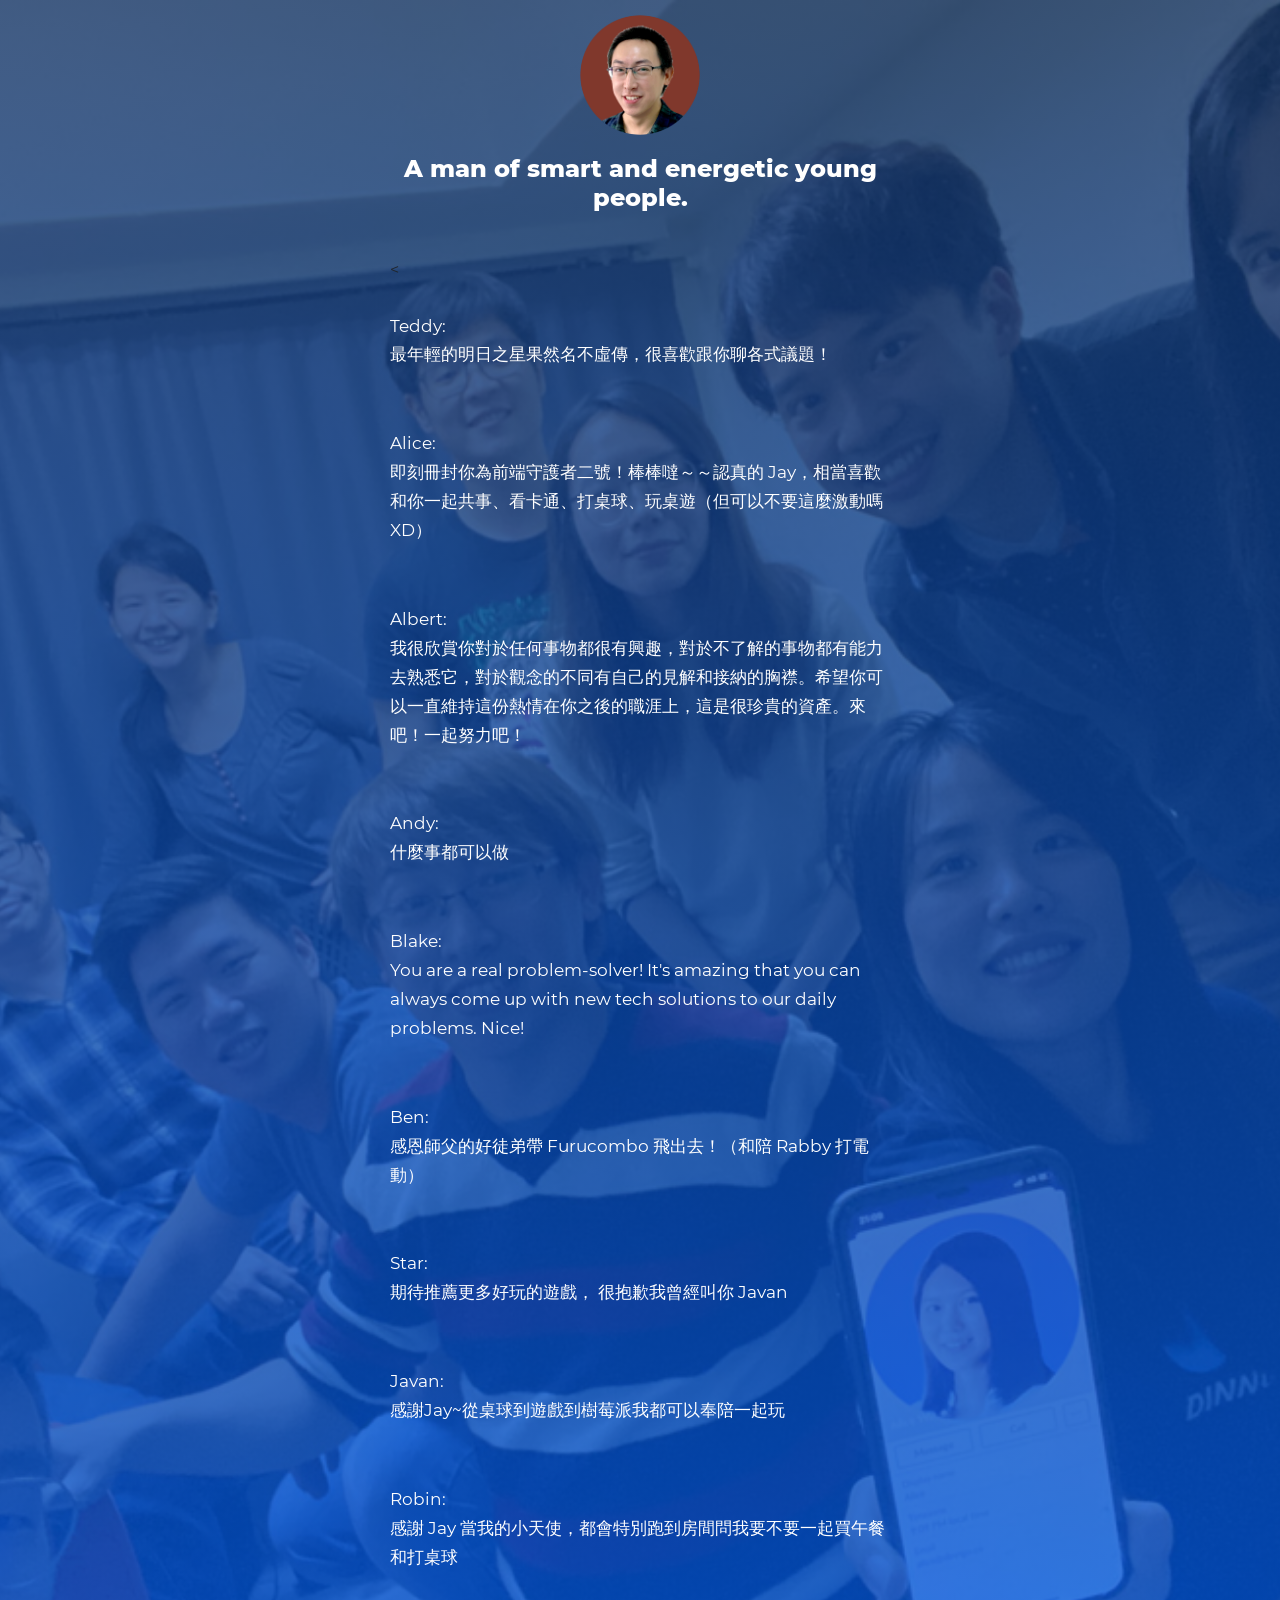
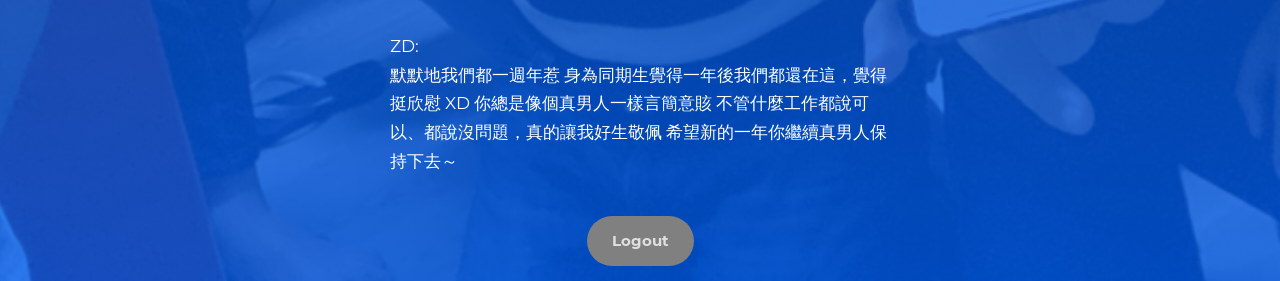
==== commit b12cb2aa: "remove create new account and forget password" ====
--- a/a_man_of_smart_and_energetic_young_people.html
+++ b/a_man_of_smart_and_energetic_young_people.html
@@ -132,19 +132,6 @@
 							Logout
 						</button>
 					</div>
-
-					<div class="text-center w-full p-t-25 p-b-230">
-						<a href="#" class="txt1">
-							Forgot Username / Password?
-						</a>
-					</div>
-
-					<div class="text-center w-full">
-						<a class="txt1" href="#">
-							Create new account
-							<i class="fa fa-long-arrow-right"></i>
-						</a>
-					</div>
 				</form>
 			</div>
 		</div>
